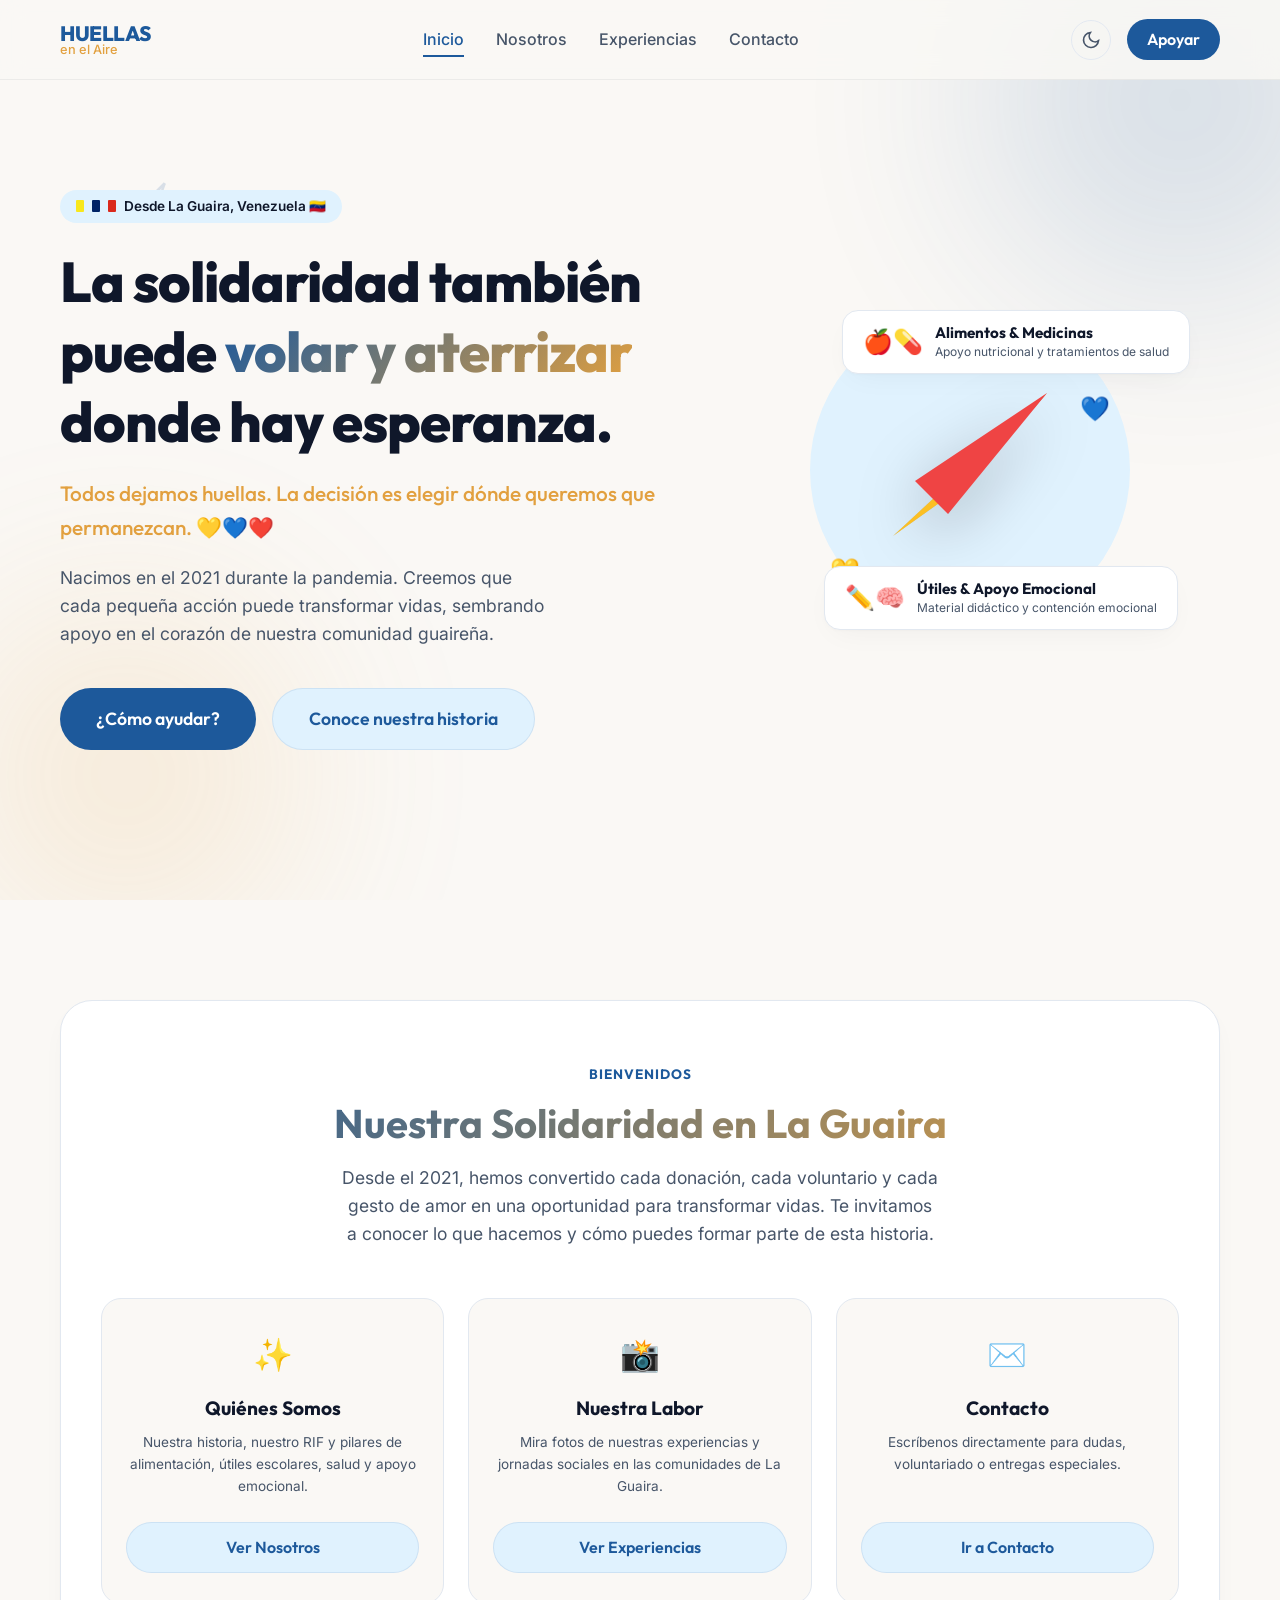
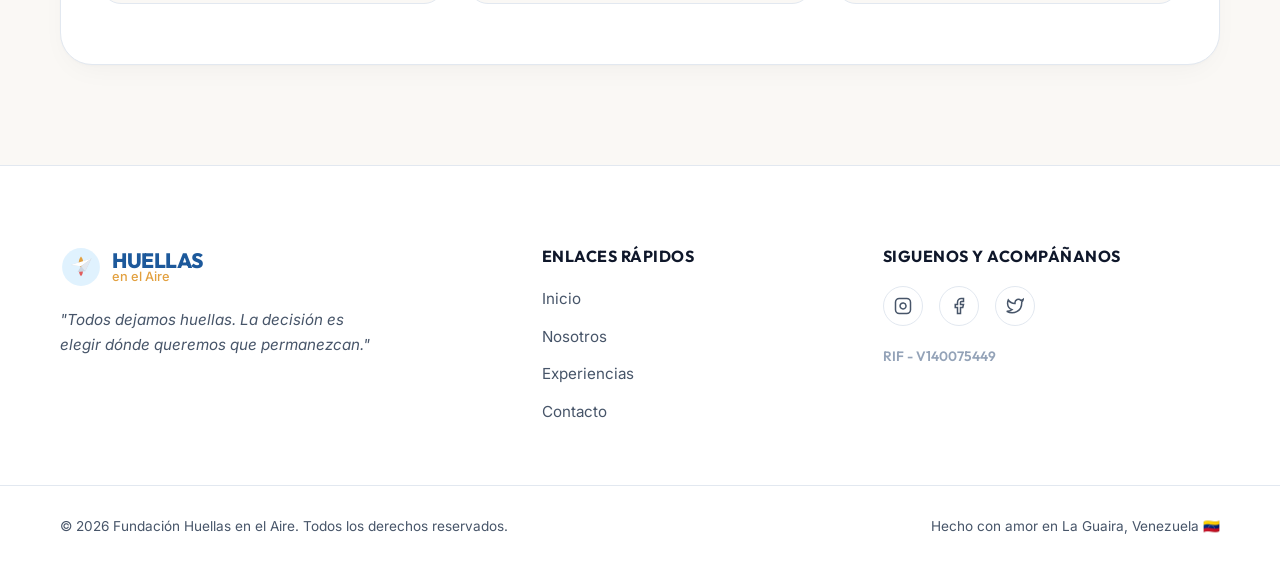
==== index.html @ 5f1f9d25 "Actualizado: avion tricolor de mayor visibilidad, y pilares enfocados en alimentos, utiles, medicina" ====
<!DOCTYPE html>
<html lang="es" data-theme="light">
<head>
  <meta charset="UTF-8">
  <meta name="viewport" content="width=device-width, initial-scale=1.0">
  <title>Fundación Huellas en el Aire | Sembrando Esperanza en La Guaira, Venezuela</title>
  
  <!-- Meta tags para SEO -->
  <meta name="description" content="Nacida en 2021 en La Guaira, Venezuela, la Fundación Huellas en el Aire transforma vidas a través de la entrega de alimentos, útiles escolares, apoyo emocional y medicinas.">
  <meta name="keywords" content="Fundación, Huellas en el Aire, La Guaira, Venezuela, Solidaridad, Donaciones, Alimentos, Útiles Escolares, Apoyo Emocional, Medicinas, Sin Fines de Lucro">
  <meta name="author" content="Fundación Huellas en el Aire">
  
  <!-- Open Graph / Facebook -->
  <meta property="og:type" content="website">
  <meta property="og:title" content="Fundación Huellas en el Aire">
  <meta property="og:description" content="Todos dejamos huellas. La decisión es elegir dónde queremos que permanezcan. Solidaridad que vuela y aterriza en La Guaira.">
  <meta property="og:image" content="logo.png">

  <!-- Google Fonts: Outfit (Títulos) e Inter (Texto) -->
  <link rel="preconnect" href="https://fonts.googleapis.com">
  <link rel="preconnect" href="https://fonts.gstatic.com" crossorigin>
  <link href="https://fonts.googleapis.com/css2?family=Inter:wght@300;400;500;600&family=Outfit:wght@300;400;500;600;700;800&display=swap" rel="stylesheet">
  
  <!-- Estilos del Proyecto -->
  <link rel="stylesheet" href="index.css">
  
  <!-- Script de Inicialización de Tema (Evita FOUC) -->
  <meta name="color-scheme" content="light dark">
  <script>
    (function() {
      let savedTheme = null;
      try {
        savedTheme = localStorage.getItem("theme");
      } catch (e) {}
      const systemPrefersDark = window.matchMedia("(prefers-color-scheme: dark)").matches;
      const theme = savedTheme || (systemPrefersDark ? "dark" : "light");
      document.documentElement.setAttribute("data-theme", theme);
    })();
  </script>
  
  <!-- Lógica del Proyecto -->
  <script src="index.js" defer></script>
</head>
<body>

  <!-- Barra de Navegación -->
  <header class="header">
    <div class="container header-container">
      <a href="index.html" class="logo-wrapper" aria-label="Volver al Inicio">
        <div class="logo-text">
          <span class="logo-title">HUELLAS</span>
          <span class="logo-subtitle">en el Aire</span>
        </div>
      </a>

      <!-- Navegación de Escritorio -->
      <nav class="nav-desktop" aria-label="Navegación principal">
        <ul class="nav-list">
          <li><a href="index.html" class="nav-link active">Inicio</a></li>
          <li><a href="nosotros.html" class="nav-link">Nosotros</a></li>
          <li><a href="experiencias.html" class="nav-link">Experiencias</a></li>
          <li><a href="contacto.html" class="nav-link">Contacto</a></li>
        </ul>
      </nav>

      <!-- Botón de Modo Oscuro y CTA -->
      <div class="nav-actions">
        <button id="theme-toggle" class="theme-toggle-btn" aria-label="Cambiar tema visual" title="Cambiar tema">
          <svg class="sun-icon" viewBox="0 0 24 24" fill="none" stroke="currentColor" stroke-width="2">
            <circle cx="12" cy="12" r="5"></circle>
            <line x1="12" y1="1" x2="12" y2="3"></line>
            <line x1="12" y1="21" x2="12" y2="23"></line>
            <line x1="4.22" y1="4.22" x2="5.64" y2="5.64"></line>
            <line x1="18.36" y1="18.36" x2="19.78" y2="19.78"></line>
            <line x1="1" y1="12" x2="3" y2="12"></line>
            <line x1="21" y1="12" x2="23" y2="12"></line>
            <line x1="4.22" y1="19.78" x2="5.64" y2="18.36"></line>
            <line x1="18.36" y1="5.64" x2="19.78" y2="4.22"></line>
          </svg>
          <svg class="moon-icon" viewBox="0 0 24 24" fill="none" stroke="currentColor" stroke-width="2">
            <path d="M21 12.79A9 9 0 1 1 11.21 3 7 7 0 0 0 21 12.79z"></path>
          </svg>
        </button>
        
        <a href="experiencias.html#donar" class="btn btn-primary btn-cta-nav">Apoyar</a>
        
        <!-- Botón de Menú Móvil -->
        <button id="menu-toggle" class="menu-toggle-btn" aria-expanded="false" aria-controls="mobile-menu" aria-label="Abrir menú de navegación">
          <span class="hamburger-bar"></span>
          <span class="hamburger-bar"></span>
          <span class="hamburger-bar"></span>
        </button>
      </div>
    </div>
  </header>

  <!-- Menú de Navegación Móvil (Drawer) -->
  <div id="mobile-menu" class="mobile-menu-drawer" aria-hidden="true">
    <div class="mobile-menu-content">
      <nav aria-label="Navegación móvil">
        <ul class="mobile-nav-list">
          <li><a href="index.html" class="mobile-nav-link">Inicio</a></li>
          <li><a href="nosotros.html" class="mobile-nav-link">Nosotros</a></li>
          <li><a href="experiencias.html" class="mobile-nav-link">Experiencias</a></li>
          <li><a href="contacto.html" class="mobile-nav-link">Contacto</a></li>
        </ul>
      </nav>
      <div class="mobile-menu-footer">
        <a href="experiencias.html#donar" class="btn btn-primary btn-full">Donar Ahora</a>
      </div>
    </div>
  </div>

  <main>
    <!-- Sección Inicio (Hero) -->
    <section id="inicio" class="hero-section">
      <div class="hero-shapes">
        <div class="shape shape-1"></div>
        <div class="shape shape-2"></div>
      </div>
      
      <!-- Aviones de papel flotantes decorativos -->
      <div class="floating-planes" aria-hidden="true">
        <div class="floating-plane plane-1">
          <svg viewBox="0 0 24 24" fill="none" stroke="currentColor" stroke-width="1.5">
            <path d="M2 22L22 2L15 22L11 13L2 22Z" />
            <path d="M22 2L11 13" />
          </svg>
        </div>
        <div class="floating-plane plane-2">
          <svg viewBox="0 0 24 24" fill="none" stroke="currentColor" stroke-width="1.5">
            <path d="M2 22L22 2L15 22L11 13L2 22Z" />
            <path d="M22 2L11 13" />
          </svg>
        </div>
      </div>

      <div class="container hero-container">
        <div class="hero-content scroll-reveal">
          <div class="badge-venezuela">
            <span class="flag-stripe yellow"></span>
            <span class="flag-stripe blue"></span>
            <span class="flag-stripe red"></span>
            <span>Desde La Guaira, Venezuela 🇻🇪</span>
          </div>
          
          <h1 class="hero-title text-balance">
            La solidaridad también puede <span class="text-gradient">volar y aterrizar</span> donde hay esperanza.
          </h1>
          
          <p class="hero-subtitle">
            Todos dejamos huellas. La decisión es elegir dónde queremos que permanezcan. 💛💙❤️
          </p>
          
          <p class="hero-text text-balance">
            Nacimos en el 2021 durante la pandemia. Creemos que cada pequeña acción puede transformar vidas, sembrando apoyo en el corazón de nuestra comunidad guaireña.
          </p>
          
          <div class="hero-actions">
            <a href="experiencias.html" class="btn btn-primary btn-large">¿Cómo ayudar?</a>
            <a href="nosotros.html" class="btn btn-secondary btn-large">Conoce nuestra historia</a>
          </div>
        </div>

        <div class="hero-illustration-wrapper scroll-reveal">
          <div class="hero-card-illustration">
            <div class="circle-bg"></div>
            
            <!-- Avión de papel grande animado en el centro -->
            <div class="paper-plane-main">
              <svg viewBox="0 0 100 100" fill="none" xmlns="http://www.w3.org/2000/svg">
                <!-- Sombra proyectada del ala -->
                <path d="M15 80 L85 15 L50 55 Z" fill="#1E293B" opacity="0.2" />
                <!-- Ala Principal Superior (Amarillo) -->
                <path d="M15 80 L85 15 L50 55 Z" fill="#FBBF24" />
                <!-- Pliegue/Cuerpo Central (Azul) -->
                <path d="M85 15 L50 55 L40 70 L48 56 Z" fill="#1D599B" />
                <!-- Ala Inferior (Rojo) -->
                <path d="M85 15 L40 70 L25 55 Z" fill="#EF4444" />
              </svg>
            </div>
            
            <div class="floating-heart">❤️</div>
            <div class="floating-heart-yellow">💛</div>
            <div class="floating-heart-blue">💙</div>

            <!-- Áreas de apoyo en tarjetas flotantes (Alimentos, Medicinas, Útiles, Apoyo Emocional) -->
            <div class="character-card char-kids">
              <div class="char-icon">🍎💊</div>
              <div class="char-info">
                <h4>Alimentos & Medicinas</h4>
                <p>Apoyo nutricional y tratamientos de salud</p>
              </div>
            </div>
            
            <div class="character-card char-grandma">
              <div class="char-icon">✏️🧠</div>
              <div class="char-info">
                <h4>Útiles & Apoyo Emocional</h4>
                <p>Material didáctico y contención emocional</p>
              </div>
            </div>
          </div>
        </div>
      </div>
    </section>

    <!-- Resumen / Bienvenidos a la Historia -->
    <section class="section section-welcome scroll-reveal">
      <div class="container">
        <div class="welcome-box">
          <span class="section-tag">Bienvenidos</span>
          <h2 class="welcome-title text-gradient">Nuestra Solidaridad en La Guaira</h2>
          <p class="welcome-text text-balance">
            Desde el 2021, hemos convertido cada donación, cada voluntario y cada gesto de amor en una oportunidad para transformar vidas. Te invitamos a conocer lo que hacemos y cómo puedes formar parte de esta historia.
          </p>
          
          <div class="welcome-cards-grid">
            <div class="welcome-card">
              <div class="w-card-icon">✨</div>
              <h3>Quiénes Somos</h3>
              <p>Nuestra historia, nuestro RIF y pilares de alimentación, útiles escolares, salud y apoyo emocional.</p>
              <a href="nosotros.html" class="btn btn-secondary btn-full">Ver Nosotros</a>
            </div>
            
            <div class="welcome-card">
              <div class="w-card-icon">📸</div>
              <h3>Nuestra Labor</h3>
              <p>Mira fotos de nuestras experiencias y jornadas sociales en las comunidades de La Guaira.</p>
              <a href="experiencias.html" class="btn btn-secondary btn-full">Ver Experiencias</a>
            </div>

            <div class="welcome-card">
              <div class="w-card-icon">✉️</div>
              <h3>Contacto</h3>
              <p>Escríbenos directamente para dudas, voluntariado o entregas especiales.</p>
              <a href="contacto.html" class="btn btn-secondary btn-full">Ir a Contacto</a>
            </div>
          </div>
        </div>
      </div>
    </section>
  </main>

  <!-- Pie de Página -->
  <footer class="footer">
    <div class="container footer-container">
      <div class="footer-brand">
        <div class="logo-svg-fallback">
          <svg class="logo-svg-icon" viewBox="0 0 100 100" fill="none" xmlns="http://www.w3.org/2000/svg">
            <circle cx="50" cy="50" r="45" fill="var(--color-sky-light)" />
            <path d="M50 25 C50 25, 62 38, 50 52 C38 38, 50 25, 50 25 Z" fill="var(--color-accent-amber)" />
            <path d="M50 52 C50 52, 60 62, 50 72 C40 62, 50 52, 50 52 Z" fill="var(--color-accent-coral)" />
            <path d="M25 45 L75 30 L60 60 L50 48 L25 45 Z" fill="var(--color-text-primary)" opacity="0.15" />
            <path d="M25 45 L75 30 L50 48 L25 45 Z" fill="white" />
            <path d="M75 30 L60 60 L50 48 L75 30 Z" fill="#E2E8F0" />
            <path d="M50 48 L42 62 L60 60 L50 48 Z" fill="#CBD5E1" />
          </svg>
          <div class="logo-text">
            <span class="logo-title">HUELLAS</span>
            <span class="logo-subtitle">en el Aire</span>
          </div>
        </div>
        <p class="footer-motto">
          "Todos dejamos huellas. La decisión es elegir dónde queremos que permanezcan."
        </p>
      </div>

      <div class="footer-links">
        <h4>Enlaces Rápidos</h4>
        <ul>
          <li><a href="index.html">Inicio</a></li>
          <li><a href="nosotros.html">Nosotros</a></li>
          <li><a href="experiencias.html">Experiencias</a></li>
          <li><a href="contacto.html">Contacto</a></li>
        </ul>
      </div>

      <div class="footer-social">
        <h4>Siguenos y Acompáñanos</h4>
        <div class="social-icons">
          <a href="https://instagram.com" target="_blank" rel="noopener noreferrer" aria-label="Instagram" class="social-icon-link">
            <svg viewBox="0 0 24 24" fill="none" stroke="currentColor" stroke-width="2">
              <rect x="2" y="2" width="20" height="20" rx="5" ry="5"></rect>
              <path d="M16 11.37A4 4 0 1 1 12.63 8 4 4 0 0 1 16 11.37z"></path>
              <line x1="17.5" y1="6.5" x2="17.51" y2="6.5"></line>
            </svg>
          </a>
          <a href="https://facebook.com" target="_blank" rel="noopener noreferrer" aria-label="Facebook" class="social-icon-link">
            <svg viewBox="0 0 24 24" fill="none" stroke="currentColor" stroke-width="2">
              <path d="M18 2h-3a5 5 0 0 0-5 5v3H7v4h3v8h4v-8h3l1-4h-4V7a1 1 0 0 1 1-1h3z"></path>
            </svg>
          </a>
          <a href="https://twitter.com" target="_blank" rel="noopener noreferrer" aria-label="Twitter/X" class="social-icon-link">
            <svg viewBox="0 0 24 24" fill="none" stroke="currentColor" stroke-width="2">
              <path d="M23 3a10.9 10.9 0 0 1-3.14 1.53 4.48 4.48 0 0 0-7.86 3v1A10.66 10.66 0 0 1 3 4s-4 9 5 13a11.64 11.64 0 0 1-7 2c9 5 20 0 20-11.5a4.5 4.5 0 0 0-.08-.83A7.72 7.72 0 0 0 23 3z"></path>
            </svg>
          </a>
        </div>
        <p class="rif-footer">RIF - V140075449</p>
      </div>
    </div>
    
    <div class="footer-bottom">
      <div class="container footer-bottom-container">
        <p>&copy; 2026 Fundación Huellas en el Aire. Todos los derechos reservados.</p>
        <p>Hecho con amor en La Guaira, Venezuela 🇻🇪</p>
      </div>
    </div>
  </footer>

</body>
</html>
---- index.css ----
/* ==========================================================================
   FUNDACIÓN HUELLAS EN EL AIRE - HOJA DE ESTILOS PRINCIPAL
   ========================================================================== */

/* 1. CONFIGURACIÓN E IMPORTACIONES
   ========================================================================== */
:root {
  /* Fuentes */
  --font-heading: 'Outfit', -apple-system, BlinkMacSystemFont, "Segoe UI", Roboto, Helvetica, Arial, sans-serif;
  --font-body: 'Inter', -apple-system, BlinkMacSystemFont, "Segoe UI", Roboto, Helvetica, Arial, sans-serif;

  /* Tema Claro (Por Defecto) */
  --color-bg-primary: #FAF8F5; /* Crema suave del logo original */
  --color-bg-secondary: #FFFFFF;
  --color-bg-tertiary: #F1ECE4;
  --color-text-primary: #0F172A; /* Slate 900 */
  --color-text-secondary: #475569; /* Slate 600 */
  --color-text-muted: #94A3B8;
  
  /* Colores de Identidad (Inspirados en el logotipo) */
  --color-primary: #1D599B; /* Azul institucional */
  --color-primary-hover: #16467A;
  --color-primary-rgb: 29, 89, 155;
  --color-sky-light: #E0F2FE; /* Fondo del círculo de niños */
  --color-accent-amber: #E2A03F; /* Dorado/Marrón cálido del corazón */
  --color-accent-coral: #E15E5E; /* Coral de la niña */
  --color-accent-green: #22C55E; /* Verde del texto */

  /* Componentes */
  --header-bg: rgba(250, 248, 245, 0.85);
  --header-border: rgba(15, 23, 42, 0.06);
  --card-bg: #FFFFFF;
  --card-shadow: 0 10px 30px -10px rgba(0, 0, 0, 0.05), 0 1px 3px rgba(0, 0, 0, 0.02);
  --card-hover-shadow: 0 20px 40px -15px rgba(29, 89, 155, 0.12);
  --border-color: #E2E8F0;
  --input-bg: #FFFFFF;
  --input-focus-border: var(--color-primary);
  
  /* Animaciones y Transiciones */
  --transition-fast: 0.2s cubic-bezier(0.4, 0, 0.2, 1);
  --transition-normal: 0.3s cubic-bezier(0.4, 0, 0.2, 1);
  --transition-slow: 0.6s cubic-bezier(0.4, 0, 0.2, 1);
  
  /* Márgenes y Medidas */
  --header-height: 80px;
  --container-max-width: 1200px;
  color-scheme: light;
}

/* Variables de Modo Oscuro */
[data-theme="dark"] {
  --color-bg-primary: #0B0F19; /* Gris oscuro profundo */
  --color-bg-secondary: #121B2E;
  --color-bg-tertiary: #1A2436;
  --color-text-primary: #F8FAFC;
  --color-text-secondary: #94A3B8;
  --color-text-muted: #64748B;
  
  --color-primary: #3B82F6; /* Azul más luminoso */
  --color-primary-hover: #60A5FA;
  --color-primary-rgb: 59, 130, 246;
  --color-sky-light: #1E293B;
  --color-accent-amber: #FBBF24;
  --color-accent-coral: #F87171;
  --color-accent-green: #4ADE80;

  --header-bg: rgba(11, 15, 25, 0.85);
  --header-border: rgba(255, 255, 255, 0.05);
  --card-bg: #121B2E;
  --card-shadow: 0 10px 30px -10px rgba(0, 0, 0, 0.3);
  --card-hover-shadow: 0 20px 40px -15px rgba(59, 130, 246, 0.2);
  --border-color: #1E293B;
  --input-bg: #1A2436;
  --input-focus-border: var(--color-primary);
  color-scheme: dark;
}

/* 2. RESET Y ESTILOS BASE
   ========================================================================== */
*, *::before, *::after {
  box-sizing: border-box;
  margin: 0;
  padding: 0;
}

html {
  scroll-behavior: smooth;
  scroll-padding-top: var(--header-height);
  font-size: 16px;
  -webkit-text-size-adjust: 100%;
  scrollbar-width: thin;
  scrollbar-color: var(--color-text-muted) var(--color-bg-tertiary);
}

body {
  font-family: var(--font-body);
  background-color: var(--color-bg-primary);
  color: var(--color-text-primary);
  line-height: 1.6;
  overflow-x: hidden;
  transition: background-color var(--transition-normal), color var(--transition-normal);
}

img, svg {
  display: block;
  max-width: 100%;
  height: auto;
}

a {
  color: inherit;
  text-decoration: none;
  transition: color var(--transition-fast);
}

button, input, select, textarea {
  font-family: inherit;
  font-size: inherit;
  color: inherit;
  background: none;
  border: none;
  outline: none;
}

button {
  cursor: pointer;
}

/* Tipografía */
h1, h2, h3, h4, h5, h6 {
  font-family: var(--font-heading);
  font-weight: 700;
  line-height: 1.25;
  color: var(--color-text-primary);
}

/* Utilidades de Diseño */
.container {
  width: 100%;
  max-width: var(--container-max-width);
  margin-left: auto;
  margin-right: auto;
  padding-left: 20px;
  padding-right: 20px;
}

.text-balance {
  text-wrap: balance;
}

.text-gradient {
  background: linear-gradient(135deg, var(--color-primary), var(--color-accent-amber));
  -webkit-background-clip: text;
  -webkit-text-fill-color: transparent;
  background-clip: text;
}

.section {
  padding: 100px 0;
}

@media (max-width: 768px) {
  .section {
    padding: 60px 0;
  }
}

/* Scrollbar Personalizado */

::-webkit-scrollbar {
  width: 8px;
  height: 8px;
}

::-webkit-scrollbar-track {
  background: var(--color-bg-primary);
}

::-webkit-scrollbar-thumb {
  background: var(--color-text-muted);
  border-radius: 4px;
}

::-webkit-scrollbar-thumb:hover {
  background: var(--color-text-secondary);
}

/* 3. BOTONES
   ========================================================================== */
.btn {
  display: inline-flex;
  align-items: center;
  justify-content: center;
  padding: 12px 28px;
  font-family: var(--font-heading);
  font-weight: 600;
  border-radius: 9999px;
  transition: background-color var(--transition-fast), transform var(--transition-fast), box-shadow var(--transition-fast);
}

.btn-primary {
  background-color: var(--color-primary);
  color: #FFFFFF;
}

.btn-primary:hover {
  background-color: var(--color-primary-hover);
  box-shadow: 0 8px 20px rgba(var(--color-primary-rgb), 0.25);
  transform: translateY(-2px);
}

.btn-primary:active {
  transform: translateY(0);
}

.btn-secondary {
  background-color: var(--color-sky-light);
  color: var(--color-primary);
  border: 1px solid rgba(var(--color-primary-rgb), 0.1);
}

.btn-secondary:hover {
  background-color: rgba(var(--color-primary-rgb), 0.08);
  transform: translateY(-2px);
}

.btn-secondary:active {
  transform: translateY(0);
}

.btn-large {
  padding: 16px 36px;
  font-size: 1.1rem;
}

.btn-full {
  width: 100%;
}

/* 4. CABECERA Y NAVEGACIÓN
   ========================================================================== */
.header {
  position: fixed;
  top: 0;
  left: 0;
  width: 100%;
  height: var(--header-height);
  background-color: var(--header-bg);
  border-bottom: 1px solid var(--header-border);
  backdrop-filter: blur(12px);
  -webkit-backdrop-filter: blur(12px);
  z-index: 100;
  transition: background-color var(--transition-normal), border-color var(--transition-normal);
}

.header-container {
  display: flex;
  align-items: center;
  justify-content: space-between;
  height: 100%;
}

/* Logotipo */
.logo-wrapper {
  display: flex;
  align-items: center;
  gap: 12px;
}

.logo-img {
  height: 50px;
  width: auto;
}

.logo-svg-fallback {
  display: flex;
  align-items: center;
  gap: 10px;
}

.logo-svg-icon {
  width: 42px;
  height: 42px;
}

.logo-text {
  display: flex;
  flex-direction: column;
}

.logo-title {
  font-family: var(--font-heading);
  font-weight: 800;
  font-size: 1.3rem;
  line-height: 1;
  letter-spacing: -0.5px;
  color: var(--color-primary);
}

.logo-subtitle {
  font-size: 0.8rem;
  font-weight: 500;
  line-height: 1;
  color: var(--color-accent-amber);
}

/* Enlaces Escritorio */
.nav-desktop {
  display: block;
}

@media (max-width: 992px) {
  .nav-desktop {
    display: none;
  }
}

.nav-list {
  display: flex;
  list-style: none;
  gap: 32px;
}

.nav-link {
  font-weight: 500;
  color: var(--color-text-secondary);
  position: relative;
  padding: 8px 0;
}

.nav-link:hover, .nav-link.active {
  color: var(--color-primary);
}

.nav-link::after {
  content: '';
  position: absolute;
  bottom: 0;
  left: 0;
  width: 100%;
  height: 2px;
  background-color: var(--color-primary);
  transform: scaleX(0);
  transform-origin: right;
  transition: transform var(--transition-fast);
}

.nav-link:hover::after, .nav-link.active::after {
  transform: scaleX(1);
  transform-origin: left;
}

/* Acciones */
.nav-actions {
  display: flex;
  align-items: center;
  gap: 16px;
}

.btn-cta-nav {
  padding: 8px 20px;
}

@media (max-width: 992px) {
  .btn-cta-nav {
    display: none;
  }
}

/* Botón Cambiador de Tema */
.theme-toggle-btn {
  width: 40px;
  height: 40px;
  border-radius: 50%;
  display: flex;
  align-items: center;
  justify-content: center;
  color: var(--color-text-secondary);
  border: 1px solid var(--border-color);
  transition: background-color var(--transition-fast), color var(--transition-fast);
}

.theme-toggle-btn svg {
  width: 20px;
  height: 20px;
  pointer-events: none;
}

.theme-toggle-btn:hover {
  background-color: var(--color-sky-light);
  color: var(--color-primary);
}

.sun-icon {
  display: none;
}

.moon-icon {
  display: block;
}

[data-theme="dark"] .sun-icon {
  display: block;
}

[data-theme="dark"] .moon-icon {
  display: none;
}

/* Botón Hamburguesa */
.menu-toggle-btn {
  display: none;
  flex-direction: column;
  justify-content: space-between;
  width: 30px;
  height: 20px;
  z-index: 102;
}

@media (max-width: 992px) {
  .menu-toggle-btn {
    display: flex;
  }
}

.hamburger-bar {
  display: block;
  width: 100%;
  height: 3px;
  background-color: var(--color-text-primary);
  border-radius: 9px;
  transition: transform var(--transition-normal), opacity var(--transition-normal);
}

.menu-toggle-btn[aria-expanded="true"] .hamburger-bar:nth-child(1) {
  transform: translateY(8px) rotate(45deg);
}

.menu-toggle-btn[aria-expanded="true"] .hamburger-bar:nth-child(2) {
  opacity: 0;
}

.menu-toggle-btn[aria-expanded="true"] .hamburger-bar:nth-child(3) {
  transform: translateY(-9px) rotate(-45deg);
}

/* Menú Móvil (Drawer) */
.mobile-menu-drawer {
  position: fixed;
  top: 0;
  right: 0;
  width: 100%;
  height: 100vh;
  background-color: var(--color-bg-primary);
  z-index: 99;
  transform: translateX(100%);
  transition: transform var(--transition-normal);
  padding-top: calc(var(--header-height) + 20px);
}

.mobile-menu-drawer.open {
  transform: translateX(0);
}

.mobile-menu-content {
  display: flex;
  flex-direction: column;
  justify-content: space-between;
  height: calc(100% - var(--header-height));
  padding: 40px;
}

.mobile-nav-list {
  display: flex;
  flex-direction: column;
  list-style: none;
  gap: 24px;
}

.mobile-nav-link {
  font-family: var(--font-heading);
  font-size: 1.8rem;
  font-weight: 700;
  color: var(--color-text-primary);
}

.mobile-nav-link:hover {
  color: var(--color-primary);
}

.mobile-menu-footer {
  margin-top: auto;
}

/* 5. SECCIÓN INICIO (HERO)
   ========================================================================== */
.hero-section {
  min-height: 100vh;
  display: flex;
  align-items: center;
  position: relative;
  overflow: hidden;
  padding-top: calc(var(--header-height) + 40px);
  padding-bottom: 80px;
}

.hero-shapes .shape {
  position: absolute;
  border-radius: 50%;
  filter: blur(100px);
  z-index: 0;
  opacity: 0.15;
}

[data-theme="dark"] .hero-shapes .shape {
  opacity: 0.08;
}

.shape-1 {
  width: 400px;
  height: 400px;
  background-color: var(--color-primary);
  top: -100px;
  right: -100px;
}

.shape-2 {
  width: 350px;
  height: 350px;
  background-color: var(--color-accent-amber);
  bottom: -50px;
  left: -50px;
}

/* Animación de Aviones Flotantes */
.floating-planes {
  position: absolute;
  width: 100%;
  height: 100%;
  top: 0;
  left: 0;
  pointer-events: none;
  z-index: 1;
}

.floating-plane {
  position: absolute;
  color: var(--color-primary);
  opacity: 0.15;
}

[data-theme="dark"] .floating-plane {
  opacity: 0.25;
}

.plane-1 {
  top: 20%;
  left: 10%;
  width: 40px;
  height: 40px;
  animation: float-plane-1 15s linear infinite;
}

.plane-2 {
  bottom: 30%;
  right: 15%;
  width: 30px;
  height: 30px;
  animation: float-plane-2 18s linear infinite;
}

@keyframes float-plane-1 {
  0% { transform: translate(0, 0) rotate(15deg); }
  50% { transform: translate(100px, -50px) rotate(20deg); }
  100% { transform: translate(0, 0) rotate(15deg); }
}

@keyframes float-plane-2 {
  0% { transform: translate(0, 0) rotate(-10deg); }
  50% { transform: translate(-80px, 40px) rotate(-5deg); }
  100% { transform: translate(0, 0) rotate(-10deg); }
}

.hero-container {
  display: grid;
  grid-template-columns: 1.2fr 1fr;
  align-items: center;
  gap: 60px;
  z-index: 2;
}

@media (max-width: 992px) {
  .hero-container {
    grid-template-columns: 1fr;
    text-align: center;
    gap: 40px;
  }
}

.badge-venezuela {
  display: inline-flex;
  align-items: center;
  gap: 8px;
  background-color: var(--color-sky-light);
  padding: 6px 16px;
  border-radius: 9999px;
  font-size: 0.85rem;
  font-weight: 600;
  margin-bottom: 24px;
}

@media (max-width: 992px) {
  .badge-venezuela {
    margin-left: auto;
    margin-right: auto;
  }
}

/* Bandera venezolana en miniatura */
.flag-stripe {
  width: 8px;
  height: 12px;
  display: inline-block;
  border-radius: 1px;
}

.flag-stripe.yellow { background-color: #F8E71C; }
.flag-stripe.blue { background-color: #002366; }
.flag-stripe.red { background-color: #DA291C; }

.hero-title {
  font-size: 3.5rem;
  font-weight: 800;
  letter-spacing: -1px;
  margin-bottom: 20px;
}

@media (max-width: 576px) {
  .hero-title {
    font-size: 2.5rem;
  }
}

.hero-subtitle {
  font-family: var(--font-heading);
  font-size: 1.3rem;
  font-weight: 500;
  color: var(--color-accent-amber);
  margin-bottom: 20px;
}

.hero-text {
  font-size: 1.1rem;
  color: var(--color-text-secondary);
  margin-bottom: 40px;
}

.hero-actions {
  display: flex;
  gap: 16px;
}

@media (max-width: 992px) {
  .hero-actions {
    justify-content: center;
  }
}

@media (max-width: 480px) {
  .hero-actions {
    flex-direction: column;
  }
}

/* Ilustración de Hero */
.hero-illustration-wrapper {
  display: flex;
  justify-content: center;
  align-items: center;
  position: relative;
}

.hero-card-illustration {
  position: relative;
  width: 100%;
  max-width: 400px;
  aspect-ratio: 1;
  display: flex;
  align-items: center;
  justify-content: center;
}

.circle-bg {
  position: absolute;
  width: 80%;
  height: 80%;
  border-radius: 50%;
  background-color: var(--color-sky-light);
  z-index: 0;
  animation: pulse-slow 8s ease-in-out infinite;
}

@keyframes pulse-slow {
  0%, 100% { transform: scale(1); }
  50% { transform: scale(1.05); }
}

.paper-plane-main {
  width: 55%;
  height: 55%;
  position: relative;
  z-index: 2;
  transform-style: preserve-3d;
  animation: flying-plane 6s ease-in-out infinite;
  filter: drop-shadow(0 15px 30px rgba(0, 0, 0, 0.25));
}

@keyframes flying-plane {
  0%, 100% { transform: translateY(0) rotate(0deg); }
  50% { transform: translateY(-20px) rotate(5deg); }
}

.floating-heart, .floating-heart-yellow, .floating-heart-blue {
  position: absolute;
  font-size: 1.5rem;
  animation: float-heart 4s ease-in-out infinite;
}

.floating-heart {
  top: 15%;
  left: 20%;
  animation-delay: 0s;
}

.floating-heart-yellow {
  bottom: 20%;
  left: 15%;
  animation-delay: 1.5s;
}

.floating-heart-blue {
  top: 30%;
  right: 15%;
  animation-delay: 0.7s;
}

@keyframes float-heart {
  0%, 100% { transform: translateY(0) scale(1); opacity: 0.8; }
  50% { transform: translateY(-15px) scale(1.2); opacity: 1; }
}

/* Tarjetas flotantes de personajes */
.character-card {
  position: absolute;
  background-color: var(--card-bg);
  box-shadow: var(--card-shadow);
  border: 1px solid var(--border-color);
  padding: 12px 20px;
  border-radius: 16px;
  display: flex;
  align-items: center;
  gap: 12px;
  z-index: 3;
  width: max-content;
}

.char-kids {
  top: 10%;
  right: -5%;
  animation: float-card-kids 5s ease-in-out infinite;
}

.char-grandma {
  bottom: 10%;
  right: -2%;
  animation: float-card-grandma 6s ease-in-out infinite;
  animation-delay: 1s;
}

@keyframes float-card-kids {
  0%, 100% { transform: translate(0, 0); }
  50% { transform: translate(-10px, -8px); }
}

@keyframes float-card-grandma {
  0%, 100% { transform: translate(0, 0); }
  50% { transform: translate(8px, -10px); }
}

.char-icon {
  font-size: 1.5rem;
}

.char-info h4 {
  font-size: 0.95rem;
  font-weight: 700;
}

.char-info p {
  font-size: 0.75rem;
  color: var(--color-text-secondary);
}

/* 6. SECCIÓN NOSOTROS
   ========================================================================== */
.section-nosotros {
  background-color: var(--color-bg-secondary);
}

.section-header {
  text-align: center;
  max-width: 700px;
  margin-left: auto;
  margin-right: auto;
  margin-bottom: 60px;
}

.section-tag {
  display: inline-block;
  font-family: var(--font-heading);
  font-weight: 700;
  text-transform: uppercase;
  letter-spacing: 1px;
  font-size: 0.85rem;
  color: var(--color-primary);
  margin-bottom: 12px;
}

.section-title {
  font-size: 2.6rem;
  font-weight: 800;
  margin-bottom: 16px;
}

.rif-badge {
  display: inline-block;
  border: 1px dashed var(--color-accent-amber);
  color: var(--color-accent-amber);
  font-family: var(--font-heading);
  font-weight: 600;
  padding: 4px 14px;
  border-radius: 4px;
  font-size: 0.85rem;
  margin-bottom: 20px;
}

.section-description {
  color: var(--color-text-secondary);
  font-size: 1.1rem;
}

/* Grid de Pilares */
.pillars-grid {
  display: grid;
  grid-template-columns: repeat(3, 1fr);
  gap: 30px;
  margin-bottom: 80px;
}

@media (max-width: 992px) {
  .pillars-grid {
    grid-template-columns: 1fr;
  }
}

.pillar-card {
  background-color: var(--color-bg-primary);
  border: 1px solid var(--border-color);
  padding: 40px 30px;
  border-radius: 24px;
  transition: transform var(--transition-normal), box-shadow var(--transition-normal);
}

.pillar-card:hover {
  transform: translateY(-8px);
  box-shadow: var(--card-hover-shadow);
  border-color: rgba(var(--color-primary-rgb), 0.15);
}

.pillar-icon-wrapper {
  width: 60px;
  height: 60px;
  border-radius: 18px;
  display: flex;
  align-items: center;
  justify-content: center;
  margin-bottom: 24px;
}

.pillar-icon-wrapper.blue-bg { background-color: var(--color-sky-light); color: var(--color-primary); }
.pillar-icon-wrapper.amber-bg { background-color: #FEF3C7; color: #D97706; }
.pillar-icon-wrapper.coral-bg { background-color: #FEE2E2; color: var(--color-accent-coral); }

.pillar-icon {
  width: 28px;
  height: 28px;
}

.pillar-card h3 {
  font-size: 1.4rem;
  margin-bottom: 16px;
}

.pillar-card p {
  color: var(--color-text-secondary);
  font-size: 0.95rem;
}

/* Bloque Histórico */
.history-block {
  display: grid;
  grid-template-columns: 1.1fr 1fr;
  gap: 60px;
  background-color: var(--color-bg-primary);
  border: 1px solid var(--border-color);
  border-radius: 32px;
  padding: 50px;
  align-items: center;
}

@media (max-width: 992px) {
  .history-block {
    grid-template-columns: 1fr;
    padding: 30px;
    gap: 40px;
  }
}

.history-content h3 {
  font-size: 2rem;
  margin-bottom: 20px;
}

.history-content p {
  color: var(--color-text-secondary);
  margin-bottom: 16px;
}

/* Línea de tiempo visual */
.timeline-visual {
  position: relative;
  padding-left: 32px;
}

.timeline-line {
  position: absolute;
  top: 0;
  left: 12px;
  width: 2px;
  height: 100%;
  background-color: var(--border-color);
}

.timeline-item {
  position: relative;
  margin-bottom: 30px;
}

.timeline-item:last-child {
  margin-bottom: 0;
}

.timeline-dot {
  position: absolute;
  top: 6px;
  left: -25px;
  width: 12px;
  height: 12px;
  border-radius: 50%;
  background-color: var(--color-primary);
  border: 3px solid var(--color-bg-primary);
  box-shadow: 0 0 0 4px rgba(var(--color-primary-rgb), 0.15);
}

.timeline-date {
  font-family: var(--font-heading);
  font-weight: 800;
  font-size: 1.1rem;
  color: var(--color-primary);
  margin-bottom: 4px;
}

.timeline-desc strong {
  font-weight: 600;
  font-size: 0.95rem;
}

.timeline-desc p {
  font-size: 0.85rem;
  color: var(--color-text-secondary);
}

/* 7. SECCIÓN DONACIONES
   ========================================================================== */
.section-donaciones {
  background-color: var(--color-bg-primary);
}

.donations-grid {
  display: grid;
  grid-template-columns: 1fr 1fr;
  gap: 40px;
  align-items: start;
}

@media (max-width: 992px) {
  .donations-grid {
    grid-template-columns: 1fr;
  }
}

.donation-card, .bank-card {
  background-color: var(--card-bg);
  border: 1px solid var(--border-color);
  box-shadow: var(--card-shadow);
  border-radius: 32px;
  padding: 50px;
  height: 100%;
}

@media (max-width: 576px) {
  .donation-card, .bank-card {
    padding: 30px 20px;
  }
}

.donation-card h2, .bank-card h3 {
  font-size: 2.2rem;
  margin-bottom: 16px;
}

.donation-card-intro, .bank-card-desc {
  color: var(--color-text-secondary);
  margin-bottom: 30px;
}

/* Selector de donación */
.donation-selector {
  display: grid;
  grid-template-columns: repeat(4, 1fr);
  gap: 12px;
  margin-bottom: 24px;
}

@media (max-width: 480px) {
  .donation-selector {
    grid-template-columns: 1fr 1fr;
  }
}

.donation-btn {
  background-color: var(--color-bg-primary);
  border: 1px solid var(--border-color);
  padding: 14px 8px;
  border-radius: 16px;
  font-family: var(--font-heading);
  font-weight: 700;
  font-size: 1.1rem;
  color: var(--color-text-primary);
  transition: all var(--transition-fast);
}

.donation-btn:hover {
  border-color: var(--color-primary);
  color: var(--color-primary);
}

.donation-btn.active {
  background-color: var(--color-primary);
  border-color: var(--color-primary);
  color: #FFFFFF;
}

/* Caja de Impacto */
.impact-box {
  background-color: var(--color-sky-light);
  border-radius: 20px;
  padding: 24px;
  margin-bottom: 30px;
  display: flex;
  gap: 16px;
  align-items: flex-start;
  border: 1px dashed rgba(var(--color-primary-rgb), 0.15);
}

.impact-icon {
  font-size: 1.5rem;
  line-height: 1;
}

.impact-text {
  font-size: 0.95rem;
  color: var(--color-primary);
  font-weight: 500;
}

[data-theme="dark"] .impact-text {
  color: var(--color-text-primary);
}

/* Input Personalizado */
.custom-amount-input-wrapper {
  margin-bottom: 30px;
}

.custom-amount-input-wrapper label {
  display: block;
  font-size: 0.85rem;
  font-weight: 600;
  margin-bottom: 8px;
  color: var(--color-text-secondary);
}

.input-currency-wrapper {
  position: relative;
  display: flex;
  align-items: center;
}

.currency-symbol {
  position: absolute;
  left: 20px;
  font-family: var(--font-heading);
  font-weight: 700;
  font-size: 1.1rem;
  color: var(--color-text-secondary);
}

.input-currency-wrapper .form-input {
  padding-left: 40px;
}

/* Pago Móvil y Bancos */
.badge-local-currency {
  display: inline-block;
  background-color: #FEF3C7;
  color: #D97706;
  font-size: 0.8rem;
  font-weight: 700;
  padding: 4px 12px;
  border-radius: 9999px;
  margin-bottom: 20px;
}

.bank-details-list {
  display: flex;
  flex-direction: column;
  gap: 20px;
  margin-bottom: 40px;
}

.bank-detail-item {
  border-bottom: 1px solid var(--border-color);
  padding-bottom: 12px;
}

.bank-detail-item:last-child {
  border-bottom: none;
  padding-bottom: 0;
}

.detail-label {
  font-size: 0.8rem;
  color: var(--color-text-muted);
  margin-bottom: 4px;
}

.detail-value-wrapper {
  display: flex;
  justify-content: space-between;
  align-items: center;
  gap: 12px;
}

.detail-value {
  font-family: var(--font-heading);
  font-weight: 700;
  font-size: 1.1rem;
}

.font-mono {
  font-family: monospace, Courier, sans-serif;
  letter-spacing: 0.5px;
}

.btn-copy {
  display: inline-flex;
  align-items: center;
  background-color: var(--color-bg-primary);
  border: 1px solid var(--border-color);
  padding: 6px 14px;
  border-radius: 8px;
  font-size: 0.8rem;
  font-weight: 600;
  position: relative;
  overflow: hidden;
}

.btn-copy:hover {
  background-color: var(--color-sky-light);
  color: var(--color-primary);
  border-color: rgba(var(--color-primary-rgb), 0.15);
}

.copied-indicator {
  display: none;
  color: var(--color-accent-green);
}

.btn-copy.copied .copy-text {
  display: none;
}

.btn-copy.copied .copied-indicator {
  display: inline;
}

.bank-footer {
  background-color: var(--color-bg-primary);
  border-radius: 16px;
  padding: 16px;
  border: 1px solid var(--border-color);
}

.bank-footer p {
  font-size: 0.8rem;
  color: var(--color-text-secondary);
}

/* 8. SECCIÓN CONTACTO Y FORMULARIOS
   ========================================================================== */
.section-contacto {
  background-color: var(--color-bg-secondary);
}

.contacto-grid {
  display: grid;
  grid-template-columns: 1fr 1.2fr;
  gap: 60px;
  align-items: center;
}

@media (max-width: 992px) {
  .contacto-grid {
    grid-template-columns: 1fr;
    gap: 40px;
  }
}

.contacto-info h2 {
  font-size: 2.2rem;
  margin-bottom: 20px;
}

.contacto-info p {
  color: var(--color-text-secondary);
  margin-bottom: 40px;
}

.contact-details {
  display: flex;
  flex-direction: column;
  gap: 28px;
  margin-bottom: 40px;
}

.contact-detail-row {
  display: flex;
  gap: 20px;
  align-items: flex-start;
}

.contact-icon-bubble {
  width: 50px;
  height: 50px;
  border-radius: 50%;
  background-color: var(--color-bg-primary);
  border: 1px solid var(--border-color);
  display: flex;
  align-items: center;
  justify-content: center;
  font-size: 1.2rem;
}

.contact-detail-row h4 {
  font-size: 0.95rem;
  font-weight: 700;
  margin-bottom: 2px;
}

.contact-detail-row p {
  font-size: 0.9rem;
  color: var(--color-text-secondary);
  margin-bottom: 0;
}

/* Mapa Simulado */
.contact-map-sim {
  background-color: var(--color-bg-primary);
  border: 1px solid var(--border-color);
  border-radius: 20px;
  padding: 24px;
  display: flex;
  align-items: center;
  gap: 16px;
  position: relative;
  overflow: hidden;
}

.map-circle {
  width: 40px;
  height: 40px;
  border-radius: 50%;
  background-color: var(--color-sky-light);
  border: 3px solid var(--color-primary);
  position: relative;
}

.map-circle::after {
  content: '';
  position: absolute;
  top: 50%;
  left: 50%;
  width: 12px;
  height: 12px;
  border-radius: 50%;
  background-color: var(--color-accent-coral);
  transform: translate(-50%, -50%);
  animation: pulse-slow 2s infinite;
}

.contact-map-sim span {
  font-weight: 600;
  font-size: 0.9rem;
}

/* Formulario */
.contacto-form-wrapper {
  background-color: var(--color-bg-primary);
  border: 1px solid var(--border-color);
  padding: 40px;
  border-radius: 28px;
}

@media (max-width: 576px) {
  .contacto-form-wrapper {
    padding: 24px 16px;
  }
}

.form-group {
  margin-bottom: 24px;
  position: relative;
}

.form-group label {
  display: block;
  font-size: 0.85rem;
  font-weight: 600;
  margin-bottom: 8px;
  color: var(--color-text-secondary);
}

.form-input {
  width: 100%;
  background-color: var(--input-bg);
  border: 1px solid var(--border-color);
  padding: 14px 20px;
  border-radius: 12px;
  color: var(--color-text-primary);
  transition: border-color var(--transition-fast), box-shadow var(--transition-fast);
}

.form-input:focus {
  border-color: var(--input-focus-border);
  box-shadow: 0 0 0 3px rgba(var(--color-primary-rgb), 0.1);
}

.form-textarea {
  resize: vertical;
}

/* Validaciones Visuales */
.form-error {
  display: none;
  font-size: 0.75rem;
  color: var(--color-accent-coral);
  margin-top: 4px;
}

/* Soporte de feedback nativo con :user-valid e :user-invalid */
.form-input:user-invalid {
  border-color: var(--color-accent-coral);
}

.form-input:user-invalid ~ .form-error {
  display: block;
}

/* Spinner de Envió */
.btn-submit {
  position: relative;
  gap: 10px;
}

.spinner {
  width: 20px;
  height: 20px;
  border: 3px solid rgba(255, 255, 255, 0.3);
  border-radius: 50%;
  border-top-color: #FFFFFF;
  animation: spin 1s ease-in-out infinite;
}

@keyframes spin {
  to { transform: rotate(360deg); }
}

/* Estado de Éxito */
.contact-success-state {
  text-align: center;
  padding: 40px 0;
}

.success-icon {
  font-size: 3rem;
  margin-bottom: 20px;
}

.contact-success-state h3 {
  font-size: 1.8rem;
  margin-bottom: 12px;
}

.contact-success-state p {
  color: var(--color-text-secondary);
  margin-bottom: 30px;
}

/* 9. PIE DE PÁGINA (FOOTER)
   ========================================================================== */
.footer {
  background-color: var(--color-bg-secondary);
  border-top: 1px solid var(--border-color);
  padding: 80px 0 0 0;
}

.footer-container {
  display: grid;
  grid-template-columns: 1.5fr 1fr 1.2fr;
  gap: 60px;
  margin-bottom: 60px;
}

@media (max-width: 992px) {
  .footer-container {
    grid-template-columns: 1fr;
    gap: 40px;
  }
}

.footer-brand .logo-svg-fallback {
  margin-bottom: 20px;
}

.footer-motto {
  font-size: 0.95rem;
  color: var(--color-text-secondary);
  font-style: italic;
  max-width: 320px;
}

.footer-links h4, .footer-social h4 {
  font-size: 1rem;
  font-weight: 700;
  margin-bottom: 20px;
  text-transform: uppercase;
  letter-spacing: 0.5px;
}

.footer-links ul {
  list-style: none;
  display: flex;
  flex-direction: column;
  gap: 12px;
}

.footer-links a {
  color: var(--color-text-secondary);
  font-size: 0.95rem;
}

.footer-links a:hover {
  color: var(--color-primary);
}

.footer-social .social-icons {
  display: flex;
  gap: 16px;
  margin-bottom: 20px;
}

.social-icon-link {
  width: 40px;
  height: 40px;
  border-radius: 50%;
  border: 1px solid var(--border-color);
  display: flex;
  align-items: center;
  justify-content: center;
  color: var(--color-text-secondary);
  transition: all var(--transition-fast);
}

.social-icon-link:hover {
  background-color: var(--color-primary);
  color: #FFFFFF;
  border-color: var(--color-primary);
  transform: translateY(-3px);
}

.social-icon-link svg {
  width: 18px;
  height: 18px;
}

.rif-footer {
  font-family: var(--font-heading);
  font-weight: 600;
  font-size: 0.85rem;
  color: var(--color-text-muted);
}

/* Footer Bottom */
.footer-bottom {
  border-top: 1px solid var(--border-color);
  padding: 30px 0;
}

.footer-bottom-container {
  display: flex;
  justify-content: space-between;
  align-items: center;
  flex-wrap: wrap;
  gap: 16px;
}

@media (max-width: 576px) {
  .footer-bottom-container {
    flex-direction: column;
    text-align: center;
  }
}

.footer-bottom p {
  font-size: 0.85rem;
  color: var(--color-text-secondary);
}

/* 10. ANIMACIONES SCROLL-REVEAL Y PROG. ENHANCEMENT
   ========================================================================== */
/* Animaciones nativas mediante Scroll-driven en navegadores soportados */
@media (prefers-reduced-motion: no-preference) {
  @supports ((animation-timeline: view()) and (animation-range: entry)) {
    @keyframes reveal-in {
      from {
        opacity: 0;
        transform: translateY(40px);
      }
      to {
        opacity: 1;
        transform: translateY(0);
      }
    }
    
    .scroll-reveal {
      animation: reveal-in auto cubic-bezier(0.4, 0, 0.2, 1) both;
      animation-timeline: view();
      animation-range: entry 10% cover 30%;
    }
  }
}

/* Fallback clásico para navegadores sin soporte (usando IntersectionObserver en JS) */
.scroll-reveal-fallback {
  opacity: 0;
  transform: translateY(30px);
  transition: opacity var(--transition-slow), transform var(--transition-slow);
}

.scroll-reveal-fallback.revealed {
  opacity: 1;
  transform: translateY(0);
}

/* 11. GALERÍA DE EXPERIENCIAS (NUEVO)
   ========================================================================== */
.gallery-grid {
  display: grid;
  grid-template-columns: repeat(2, 1fr);
  gap: 30px;
}

@media (max-width: 768px) {
  .gallery-grid {
    grid-template-columns: 1fr;
  }
}

.gallery-card {
  background-color: var(--card-bg);
  border: 1px solid var(--border-color);
  border-radius: 24px;
  overflow: hidden;
  box-shadow: var(--card-shadow);
  transition: transform var(--transition-normal), box-shadow var(--transition-normal);
}

.gallery-card:hover {
  transform: translateY(-6px);
  box-shadow: var(--card-hover-shadow);
}

.gallery-img-wrapper {
  position: relative;
  width: 100%;
  aspect-ratio: 4/3;
  overflow: hidden;
  background-color: var(--color-bg-tertiary);
}

.gallery-img {
  width: 100%;
  height: 100%;
  object-fit: cover;
  transition: transform var(--transition-slow);
}

.gallery-card:hover .gallery-img {
  transform: scale(1.05);
}

.gallery-overlay {
  position: absolute;
  top: 16px;
  left: 16px;
  background-color: rgba(var(--color-primary-rgb), 0.85);
  backdrop-filter: blur(4px);
  -webkit-backdrop-filter: blur(4px);
  color: #FFFFFF;
  padding: 6px 16px;
  border-radius: 9999px;
  font-size: 0.8rem;
  font-weight: 600;
  z-index: 2;
}

.gallery-content {
  padding: 24px;
}

.gallery-content h3 {
  font-size: 1.25rem;
  margin-bottom: 8px;
}

.gallery-content p {
  color: var(--color-text-secondary);
  font-size: 0.9rem;
  line-height: 1.5;
}

/* 12. PÁGINA INICIO - CUADRO DE BIENVENIDA
   ========================================================================== */
.welcome-box {
  background-color: var(--card-bg);
  border: 1px solid var(--border-color);
  border-radius: 32px;
  padding: 60px 40px;
  text-align: center;
  box-shadow: var(--card-shadow);
}

@media (max-width: 576px) {
  .welcome-box {
    padding: 40px 20px;
  }
}

.welcome-title {
  font-size: 2.5rem;
  margin-bottom: 16px;
}

.welcome-text {
  color: var(--color-text-secondary);
  font-size: 1.1rem;
  max-width: 750px;
  margin-left: auto;
  margin-right: auto;
  margin-bottom: 50px;
}

.welcome-cards-grid {
  display: grid;
  grid-template-columns: repeat(3, 1fr);
  gap: 24px;
}

@media (max-width: 992px) {
  .welcome-cards-grid {
    grid-template-columns: 1fr;
  }
}

.welcome-card {
  background-color: var(--color-bg-primary);
  border: 1px solid var(--border-color);
  border-radius: 20px;
  padding: 30px 24px;
  display: flex;
  flex-direction: column;
  align-items: center;
  text-align: center;
  height: 100%;
}

.w-card-icon {
  font-size: 2rem;
  margin-bottom: 16px;
}

.welcome-card h3 {
  font-size: 1.2rem;
  margin-bottom: 12px;
}

.welcome-card p {
  color: var(--color-text-secondary);
  font-size: 0.85rem;
  margin-bottom: 24px;
  flex-grow: 1;
}
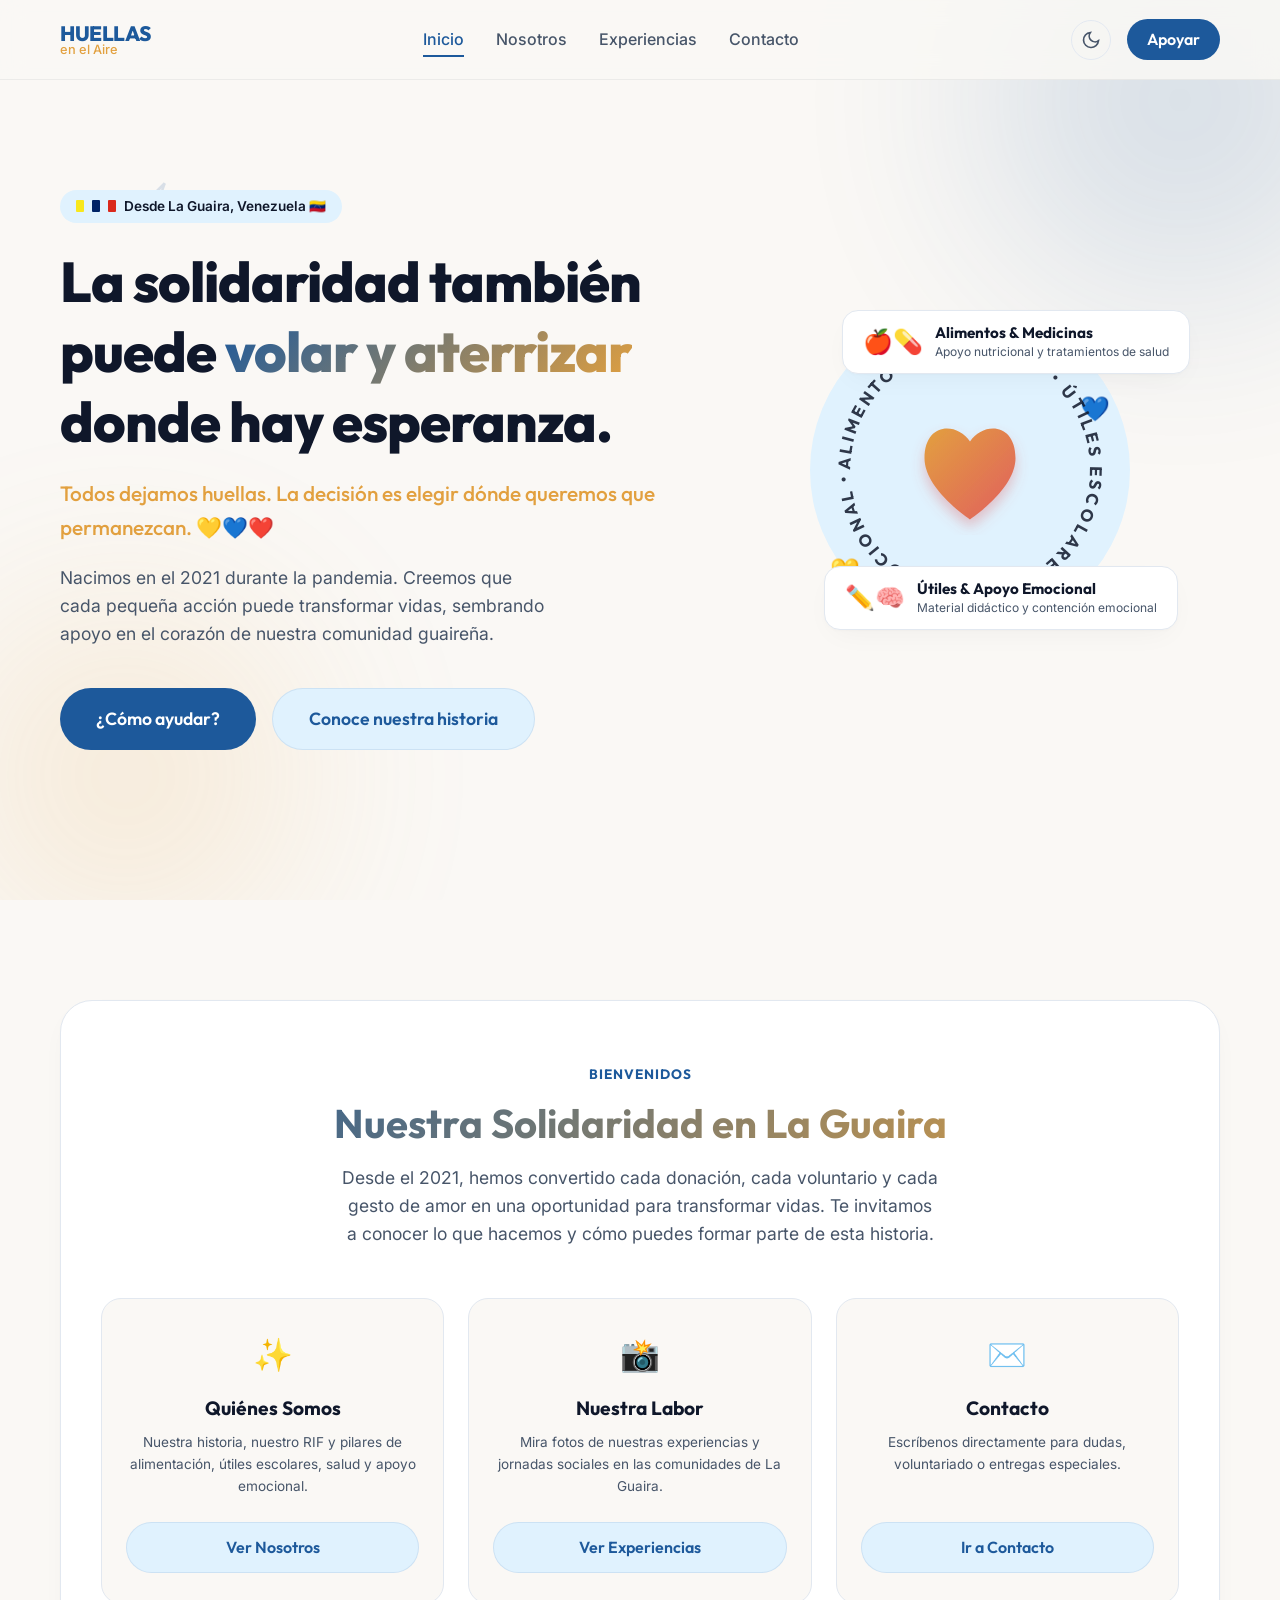
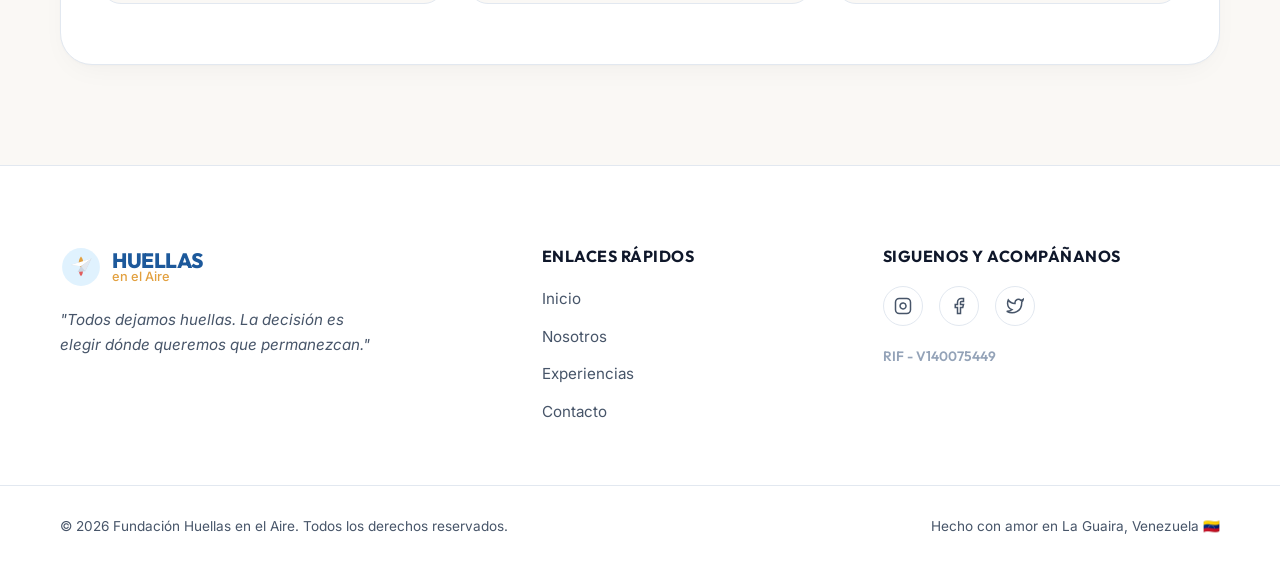
==== commit 1716149f: "Actualizado: cambiado avion por corazon latiendo y circulo rotativo con palabras de apoyo" ====
--- a/index.html
+++ b/index.html
@@ -166,18 +166,33 @@
           <div class="hero-card-illustration">
             <div class="circle-bg"></div>
             
-            <!-- Avión de papel grande animado en el centro -->
-            <div class="paper-plane-main">
-              <svg viewBox="0 0 100 100" fill="none" xmlns="http://www.w3.org/2000/svg">
-                <!-- Sombra proyectada del ala -->
-                <path d="M15 80 L85 15 L50 55 Z" fill="#1E293B" opacity="0.2" />
-                <!-- Ala Principal Superior (Amarillo) -->
-                <path d="M15 80 L85 15 L50 55 Z" fill="#FBBF24" />
-                <!-- Pliegue/Cuerpo Central (Azul) -->
-                <path d="M85 15 L50 55 L40 70 L48 56 Z" fill="#1D599B" />
-                <!-- Ala Inferior (Rojo) -->
-                <path d="M85 15 L40 70 L25 55 Z" fill="#EF4444" />
-              </svg>
+            <!-- Corazón central y texto rotatorio alrededor -->
+            <div class="heart-text-container">
+              <div class="heart-pulse-wrapper">
+                <svg viewBox="0 0 100 100" class="hero-heart-svg">
+                  <defs>
+                    <linearGradient id="heartGrad" x1="0%" y1="0%" x2="100%" y2="100%">
+                      <stop offset="0%" stop-color="#E2A03F" />
+                      <stop offset="100%" stop-color="#E15E5E" />
+                    </linearGradient>
+                    <filter id="heartShadow" x="-20%" y="-20%" width="140%" height="140%">
+                      <feDropShadow dx="0" dy="6" stdDeviation="5" flood-color="#E15E5E" flood-opacity="0.35" />
+                    </filter>
+                  </defs>
+                  <path d="M 50,28 C 40,13 15,13 15,41 C 15,65 50,88 50,88 C 50,88 85,65 85,41 C 85,13 60,13 50,28 Z" fill="url(#heartGrad)" filter="url(#heartShadow)" />
+                </svg>
+              </div>
+              
+              <div class="circular-text-wrapper">
+                <svg viewBox="0 0 200 200" class="circular-text-svg">
+                  <path id="textCirclePath" d="M 100, 100 m -75, 0 a 75,75 0 1,1 150,0 a 75,75 0 1,1 -150,0" fill="none" />
+                  <text>
+                    <textPath href="#textCirclePath" class="circular-text-path">
+                      Alimentos  •  Medicinas  •  Útiles Escolares  •  Apoyo Emocional  •  
+                    </textPath>
+                  </text>
+                </svg>
+              </div>
             </div>
             
             <div class="floating-heart">❤️</div>
--- a/index.css
+++ b/index.css
@@ -705,19 +705,65 @@
   50% { transform: scale(1.05); }
 }
 
-.paper-plane-main {
-  width: 55%;
-  height: 55%;
+.heart-text-container {
   position: relative;
+  width: 320px;
+  height: 320px;
+  display: flex;
+  align-items: center;
+  justify-content: center;
   z-index: 2;
-  transform-style: preserve-3d;
-  animation: flying-plane 6s ease-in-out infinite;
-  filter: drop-shadow(0 15px 30px rgba(0, 0, 0, 0.25));
-}
-
-@keyframes flying-plane {
-  0%, 100% { transform: translateY(0) rotate(0deg); }
-  50% { transform: translateY(-20px) rotate(5deg); }
+}
+
+.heart-pulse-wrapper {
+  width: 130px;
+  height: 130px;
+  position: absolute;
+  z-index: 3;
+  animation: heart-pulse 2.5s ease-in-out infinite;
+}
+
+@keyframes heart-pulse {
+  0%, 100% { transform: scale(1); }
+  50% { transform: scale(1.12); }
+}
+
+.hero-heart-svg {
+  width: 100%;
+  height: 100%;
+}
+
+.circular-text-wrapper {
+  position: absolute;
+  width: 320px;
+  height: 320px;
+  z-index: 2;
+  pointer-events: none;
+  animation: rotate-circle 25s linear infinite;
+}
+
+.circular-text-svg {
+  width: 100%;
+  height: 100%;
+}
+
+.circular-text-path {
+  font-family: var(--font-heading);
+  font-size: 10.5px;
+  font-weight: 700;
+  letter-spacing: 2px;
+  fill: var(--color-text-primary);
+  text-transform: uppercase;
+  opacity: 0.85;
+}
+
+[data-theme="dark"] .circular-text-path {
+  fill: var(--color-text-primary);
+}
+
+@keyframes rotate-circle {
+  0% { transform: rotate(0deg); }
+  100% { transform: rotate(360deg); }
 }
 
 .floating-heart, .floating-heart-yellow, .floating-heart-blue {
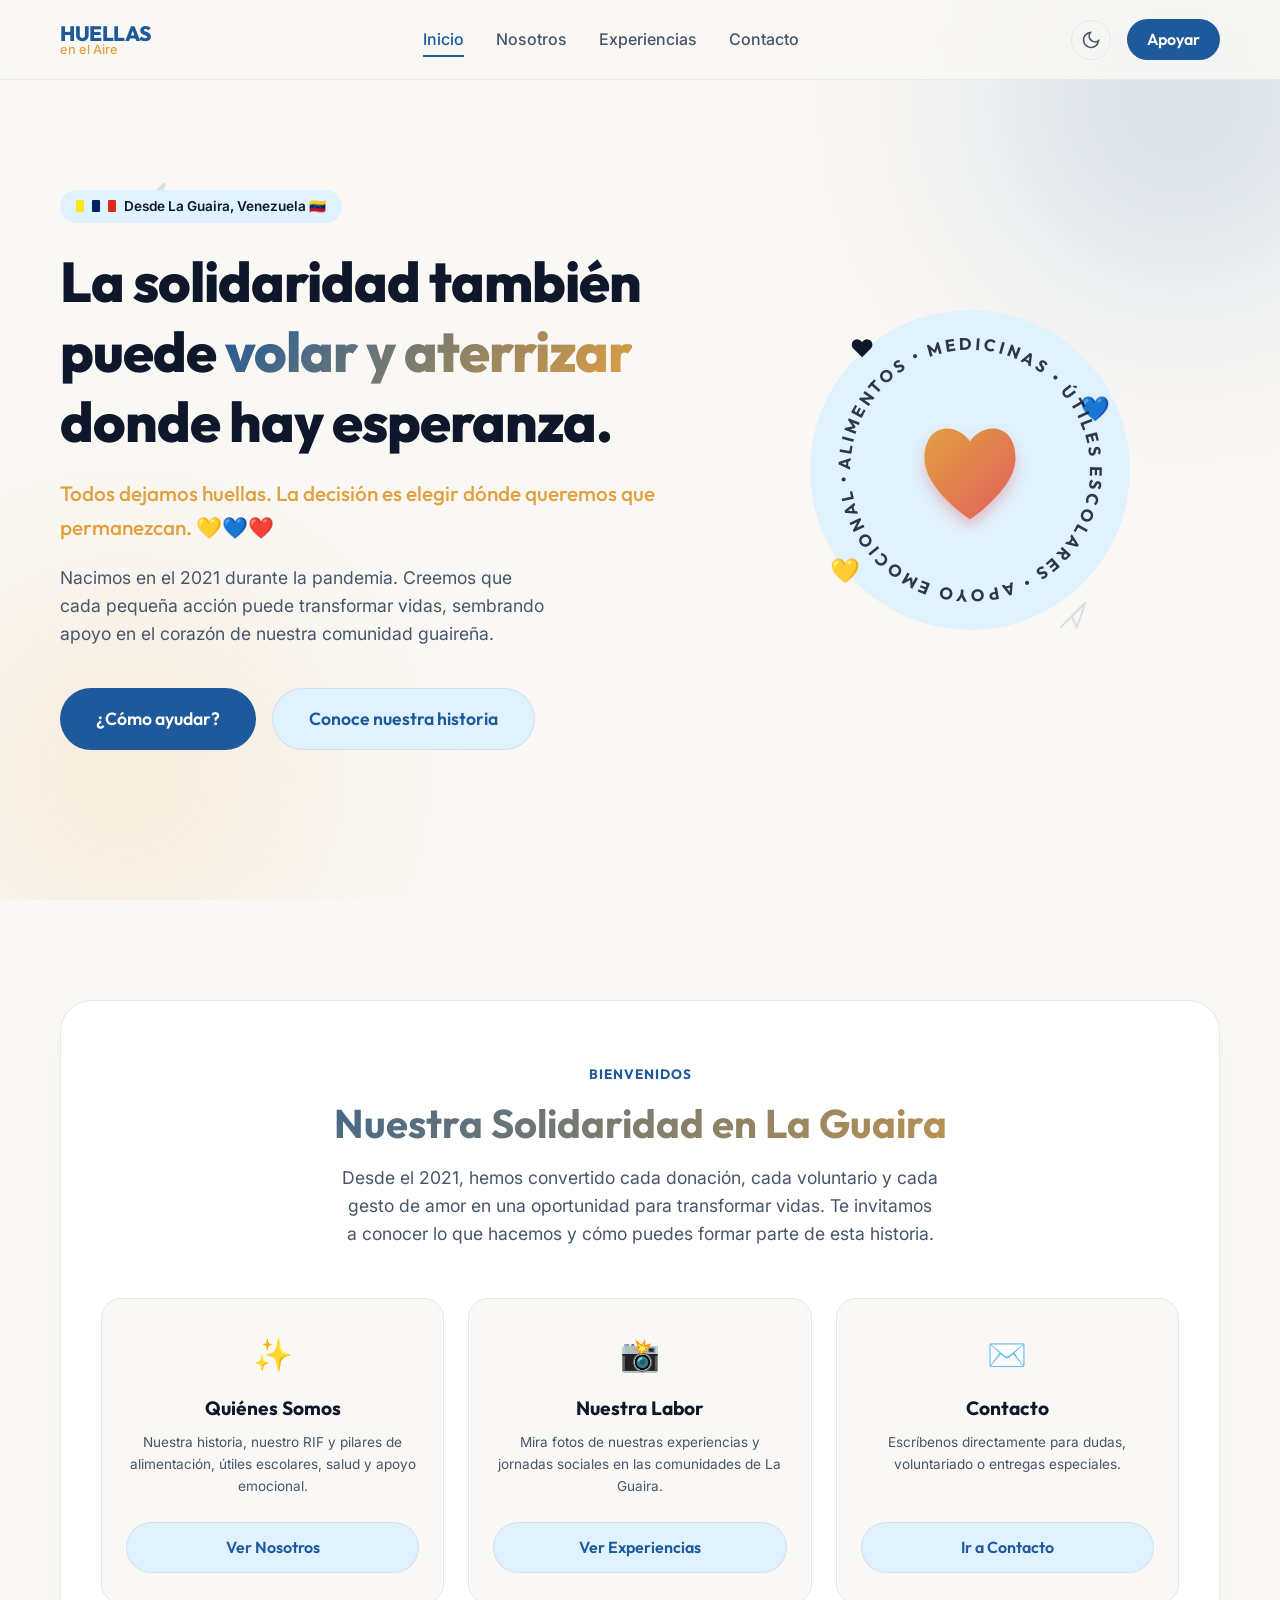
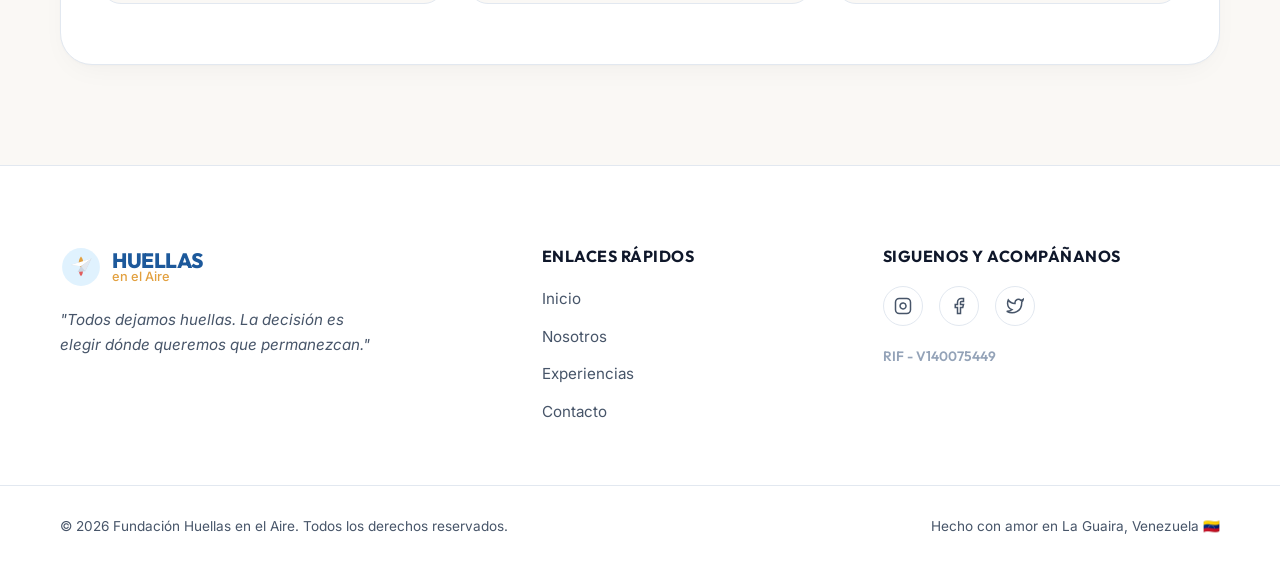
==== commit d9aa4b4d: "Actualizado: eliminadas las tarjetas flotantes sobre el corazon para despejar el disenio" ====
--- a/index.html
+++ b/index.html
@@ -199,22 +199,7 @@
             <div class="floating-heart-yellow">💛</div>
             <div class="floating-heart-blue">💙</div>
 
-            <!-- Áreas de apoyo en tarjetas flotantes (Alimentos, Medicinas, Útiles, Apoyo Emocional) -->
-            <div class="character-card char-kids">
-              <div class="char-icon">🍎💊</div>
-              <div class="char-info">
-                <h4>Alimentos & Medicinas</h4>
-                <p>Apoyo nutricional y tratamientos de salud</p>
-              </div>
-            </div>
-            
-            <div class="character-card char-grandma">
-              <div class="char-icon">✏️🧠</div>
-              <div class="char-info">
-                <h4>Útiles & Apoyo Emocional</h4>
-                <p>Material didáctico y contención emocional</p>
-              </div>
-            </div>
+
           </div>
         </div>
       </div>
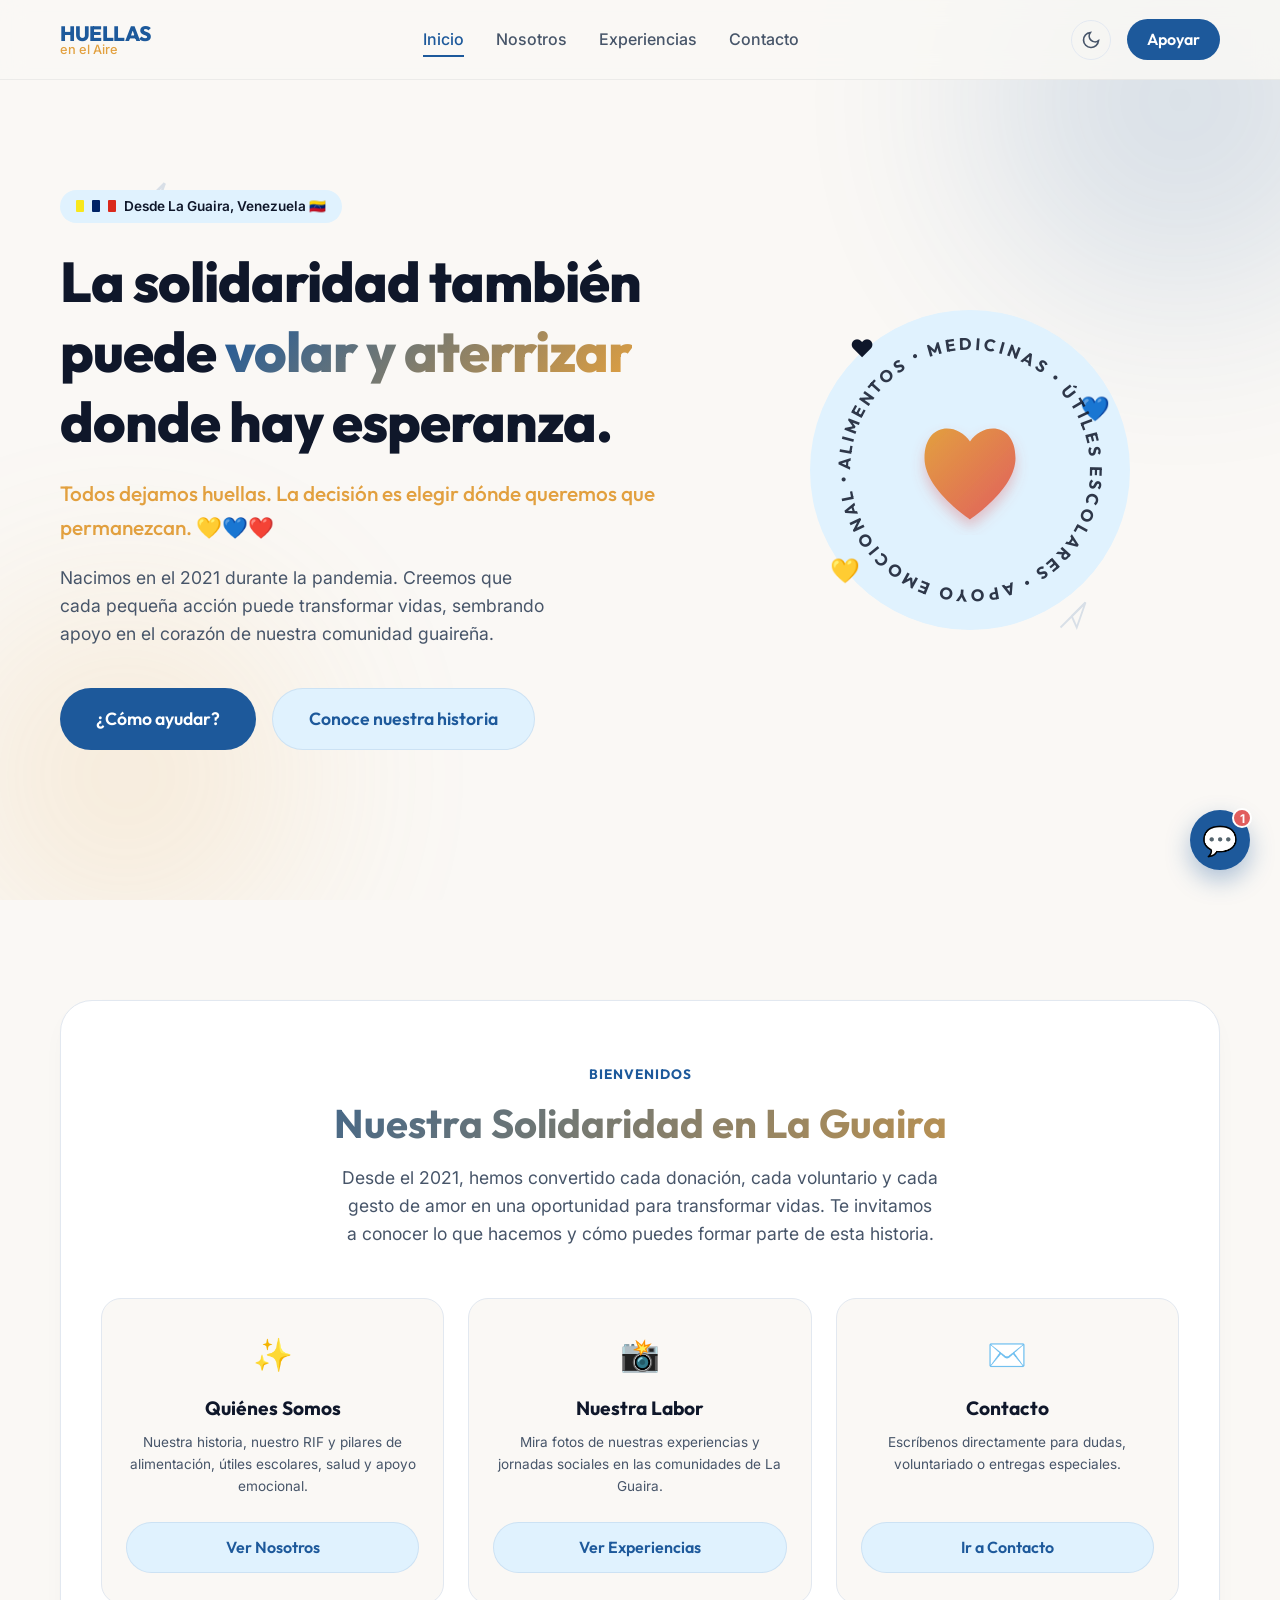
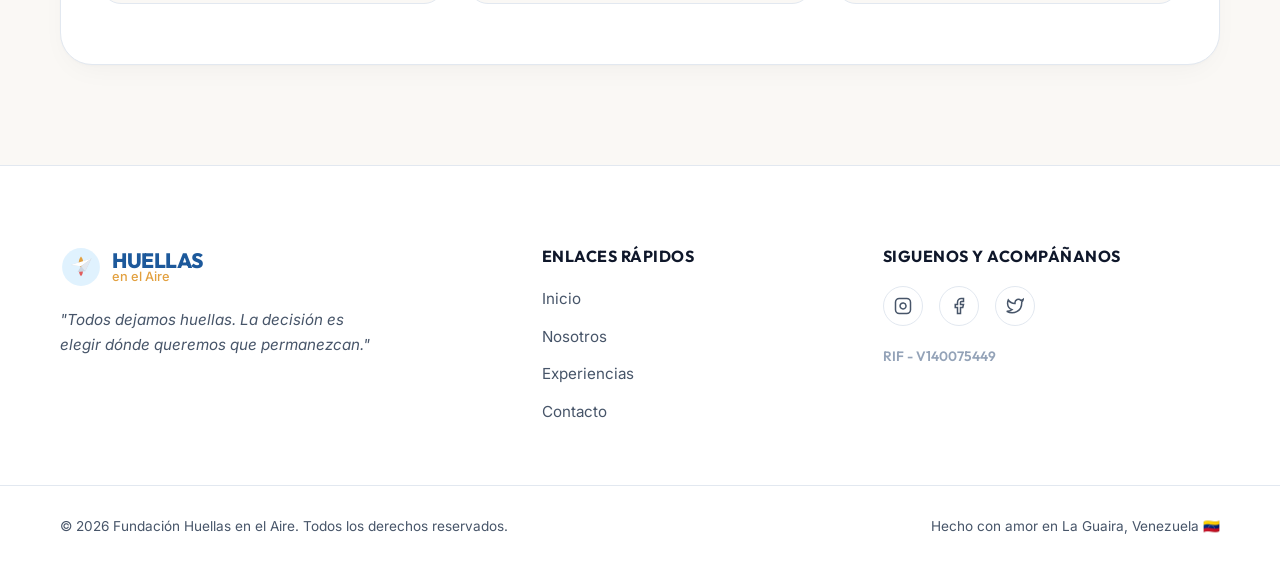
==== commit fd17bc90: "Agregado: chatbot interactivo flotante 'Huellitas' con auto-apertura a los 8 segundos" ====
--- a/index.html
+++ b/index.html
@@ -309,5 +309,41 @@
     </div>
   </footer>
 
+  <!-- Chatbot Flotante -->
+  <div id="chatbot-widget" class="chatbot-widget collapsed">
+    <!-- Botón burbuja (cuando está cerrado) -->
+    <button id="chatbot-toggle" class="chatbot-toggle-btn" aria-label="Abrir chat de ayuda">
+      <span class="chat-icon-emoji">💬</span>
+      <span class="chat-badge">1</span>
+    </button>
+    
+    <!-- Ventana del Chat (cuando está abierto) -->
+    <div class="chatbot-window">
+      <div class="chatbot-header">
+        <div class="chatbot-title">
+          <span class="chatbot-avatar">✨</span>
+          <div>
+            <h4>Huellitas</h4>
+            <span class="chatbot-status">En línea</span>
+          </div>
+        </div>
+        <button id="chatbot-close" class="chatbot-close-btn" aria-label="Cerrar chat">&times;</button>
+      </div>
+      
+      <div class="chatbot-body" id="chatbot-messages">
+        <div class="chat-msg bot-msg">
+          <p>¡Hola! 💛💙❤️ Bienvenido a la Fundación Huellas en el Aire. ¿Cómo te gustaría apoyar a nuestra comunidad en La Guaira hoy?</p>
+        </div>
+      </div>
+      
+      <div class="chatbot-footer" id="chatbot-options">
+        <button class="chat-option-btn" data-reply="alimentos">Donar Alimentos/Medicinas 🍎</button>
+        <button class="chat-option-btn" data-reply="utiles">Donar Útiles Escolares ✏️</button>
+        <button class="chat-option-btn" data-reply="voluntario">Ser Voluntario 🙌</button>
+        <button class="chat-option-btn" data-reply="contacto">Tengo otra duda ✉️</button>
+      </div>
+    </div>
+  </div>
+
 </body>
 </html>
--- a/index.css
+++ b/index.css
@@ -1787,3 +1787,233 @@
   margin-bottom: 24px;
   flex-grow: 1;
 }
+
+/* ==========================================================================
+   CHATBOT FLOTANTE
+   ========================================================================== */
+.chatbot-widget {
+  position: fixed;
+  bottom: 30px;
+  right: 30px;
+  z-index: 1000;
+  font-family: var(--font-body);
+}
+
+.chatbot-toggle-btn {
+  width: 60px;
+  height: 60px;
+  border-radius: 50%;
+  background-color: var(--color-primary);
+  color: white;
+  border: none;
+  cursor: pointer;
+  box-shadow: 0 10px 25px rgba(29, 89, 155, 0.35);
+  display: flex;
+  align-items: center;
+  justify-content: center;
+  font-size: 1.8rem;
+  transition: transform var(--transition-fast), background-color var(--transition-fast);
+  position: relative;
+}
+
+.chatbot-toggle-btn:hover {
+  transform: scale(1.08);
+  background-color: var(--color-primary-hover);
+}
+
+.chat-badge {
+  position: absolute;
+  top: -2px;
+  right: -2px;
+  background-color: var(--color-accent-coral);
+  color: white;
+  font-size: 0.75rem;
+  font-weight: 700;
+  width: 20px;
+  height: 20px;
+  border-radius: 50%;
+  display: flex;
+  align-items: center;
+  justify-content: center;
+  border: 2px solid var(--color-bg-secondary);
+}
+
+.chatbot-window {
+  width: 340px;
+  max-width: calc(100vw - 60px);
+  height: 450px;
+  background-color: var(--color-bg-secondary);
+  border-radius: 16px;
+  box-shadow: 0 15px 40px rgba(0, 0, 0, 0.15);
+  border: 1px solid var(--border-color);
+  display: flex;
+  flex-direction: column;
+  overflow: hidden;
+  position: absolute;
+  bottom: 0;
+  right: 0;
+  transform: scale(0);
+  transform-origin: bottom right;
+  transition: transform 0.3s cubic-bezier(0.34, 1.56, 0.64, 1);
+}
+
+/* Estado Abierto vs Cerrado */
+.chatbot-widget.collapsed .chatbot-window {
+  transform: scale(0);
+  pointer-events: none;
+}
+
+.chatbot-widget:not(.collapsed) .chatbot-window {
+  transform: scale(1);
+  pointer-events: auto;
+}
+
+.chatbot-widget:not(.collapsed) .chatbot-toggle-btn {
+  transform: scale(0);
+  pointer-events: none;
+}
+
+/* Header del Chat */
+.chatbot-header {
+  background-color: var(--color-primary);
+  color: white;
+  padding: 15px;
+  display: flex;
+  align-items: center;
+  justify-content: space-between;
+}
+
+.chatbot-title {
+  display: flex;
+  align-items: center;
+  gap: 10px;
+}
+
+.chatbot-avatar {
+  font-size: 1.5rem;
+  background-color: rgba(255, 255, 255, 0.2);
+  width: 38px;
+  height: 38px;
+  border-radius: 50%;
+  display: flex;
+  align-items: center;
+  justify-content: center;
+}
+
+.chatbot-title h4 {
+  margin: 0;
+  font-size: 0.95rem;
+  font-weight: 600;
+}
+
+.chatbot-status {
+  font-size: 0.75rem;
+  opacity: 0.85;
+  display: flex;
+  align-items: center;
+  gap: 4px;
+}
+
+.chatbot-status::before {
+  content: "";
+  display: inline-block;
+  width: 6px;
+  height: 6px;
+  background-color: var(--color-accent-green);
+  border-radius: 50%;
+}
+
+.chatbot-close-btn {
+  background: none;
+  border: none;
+  color: white;
+  font-size: 1.5rem;
+  cursor: pointer;
+  opacity: 0.8;
+  transition: opacity var(--transition-fast);
+}
+
+.chatbot-close-btn:hover {
+  opacity: 1;
+}
+
+/* Cuerpo del Chat */
+.chatbot-body {
+  flex: 1;
+  padding: 15px;
+  overflow-y: auto;
+  display: flex;
+  flex-direction: column;
+  gap: 12px;
+  background-color: var(--color-bg-primary);
+}
+
+.chat-msg {
+  max-width: 85%;
+  padding: 10px 14px;
+  border-radius: 12px;
+  font-size: 0.88rem;
+  line-height: 1.4;
+}
+
+.bot-msg {
+  background-color: var(--color-bg-secondary);
+  color: var(--color-text-primary);
+  align-self: flex-start;
+  border-bottom-left-radius: 2px;
+  box-shadow: 0 2px 5px rgba(0, 0, 0, 0.03);
+  border: 1px solid var(--border-color);
+}
+
+.bot-msg a {
+  color: var(--color-primary);
+  text-decoration: underline;
+  font-weight: 500;
+}
+
+.user-msg {
+  background-color: var(--color-primary);
+  color: white;
+  align-self: flex-end;
+  border-bottom-right-radius: 2px;
+}
+
+/* Footer con Opciones */
+.chatbot-footer {
+  padding: 12px;
+  background-color: var(--color-bg-secondary);
+  border-top: 1px solid var(--border-color);
+  display: flex;
+  flex-direction: column;
+  gap: 8px;
+}
+
+.chat-option-btn {
+  width: 100%;
+  background-color: var(--color-bg-primary);
+  color: var(--color-text-secondary);
+  border: 1px solid var(--border-color);
+  padding: 8px 12px;
+  border-radius: 20px;
+  font-size: 0.82rem;
+  text-align: left;
+  cursor: pointer;
+  transition: background-color var(--transition-fast), color var(--transition-fast), border-color var(--transition-fast);
+}
+
+.chat-option-btn:hover {
+  background-color: var(--color-sky-light);
+  color: var(--color-primary);
+  border-color: var(--color-primary);
+}
+
+@media (max-width: 576px) {
+  .chatbot-widget {
+    bottom: 15px;
+    right: 15px;
+  }
+  .chatbot-window {
+    width: 300px;
+    height: 400px;
+  }
+}
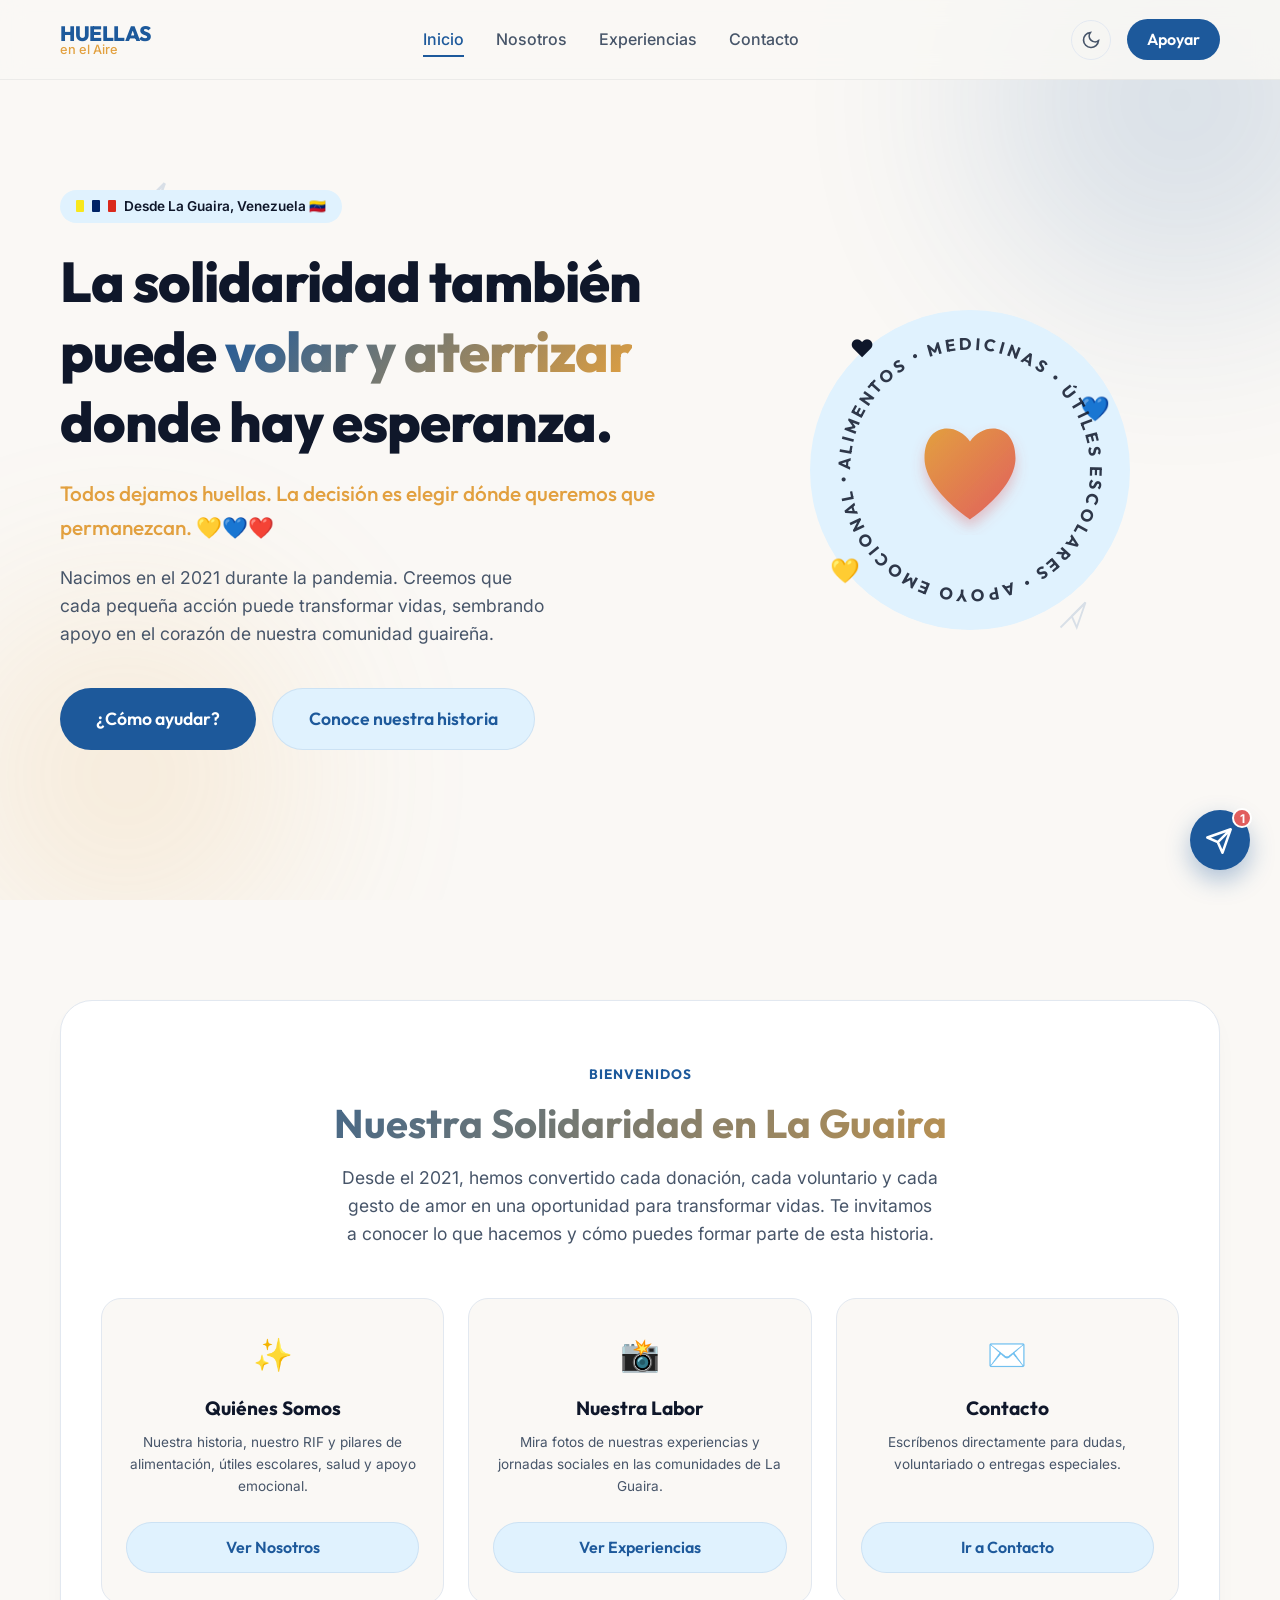
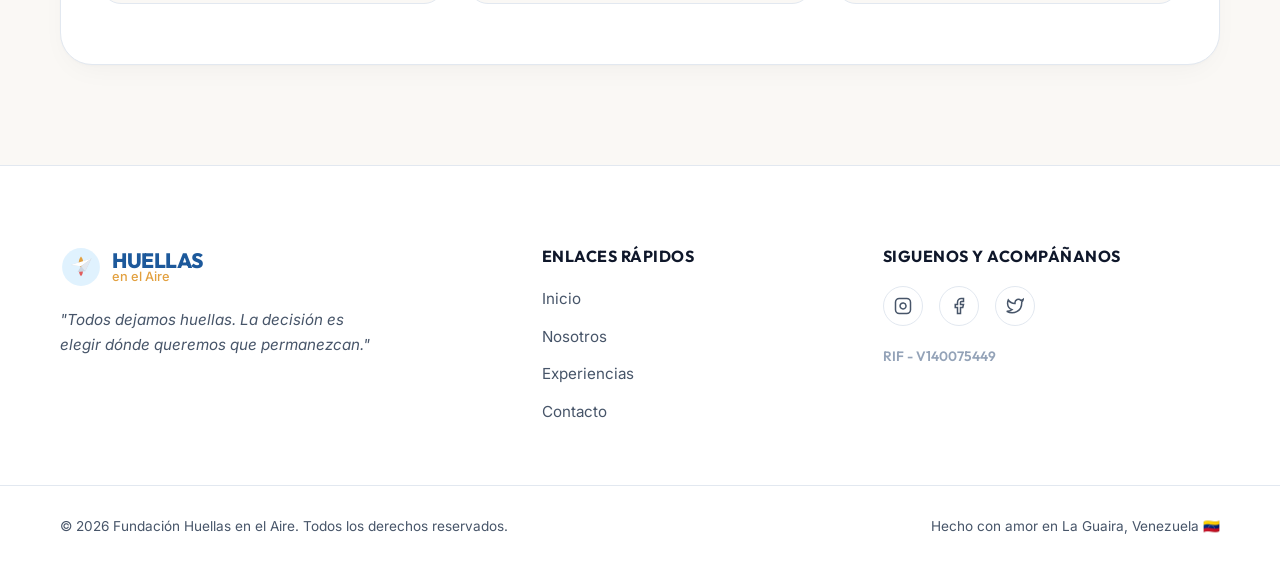
==== commit 0712959d: "Actualizado: boton del chatbot cambiado por un avioncito SVG y corregida la bienvenida para referir " ====
--- a/index.html
+++ b/index.html
@@ -313,7 +313,9 @@
   <div id="chatbot-widget" class="chatbot-widget collapsed">
     <!-- Botón burbuja (cuando está cerrado) -->
     <button id="chatbot-toggle" class="chatbot-toggle-btn" aria-label="Abrir chat de ayuda">
-      <span class="chat-icon-emoji">💬</span>
+      <svg class="chat-toggle-svg" viewBox="0 0 24 24" fill="none" stroke="currentColor" stroke-width="2">
+        <path d="M22 2L11 13M22 2l-7 20-4-9-9-4 20-7z" />
+      </svg>
       <span class="chat-badge">1</span>
     </button>
     
@@ -332,7 +334,7 @@
       
       <div class="chatbot-body" id="chatbot-messages">
         <div class="chat-msg bot-msg">
-          <p>¡Hola! 💛💙❤️ Bienvenido a la Fundación Huellas en el Aire. ¿Cómo te gustaría apoyar a nuestra comunidad en La Guaira hoy?</p>
+          <p>¡Hola! 💛💙❤️ Bienvenido a la Fundación Huellas en el Aire. ¿Cómo te gustaría apoyar a nuestra comunidad hoy?</p>
         </div>
       </div>
       
--- a/index.css
+++ b/index.css
@@ -1821,6 +1821,23 @@
   background-color: var(--color-primary-hover);
 }
 
+.chat-toggle-svg {
+  width: 28px;
+  height: 28px;
+  stroke: white;
+  stroke-width: 2.2;
+  stroke-linecap: round;
+  stroke-linejoin: round;
+  fill: none;
+  transition: transform var(--transition-fast);
+  margin-top: 2px;
+  margin-right: 2px;
+}
+
+.chatbot-toggle-btn:hover .chat-toggle-svg {
+  transform: rotate(-15deg) scale(1.08);
+}
+
 .chat-badge {
   position: absolute;
   top: -2px;
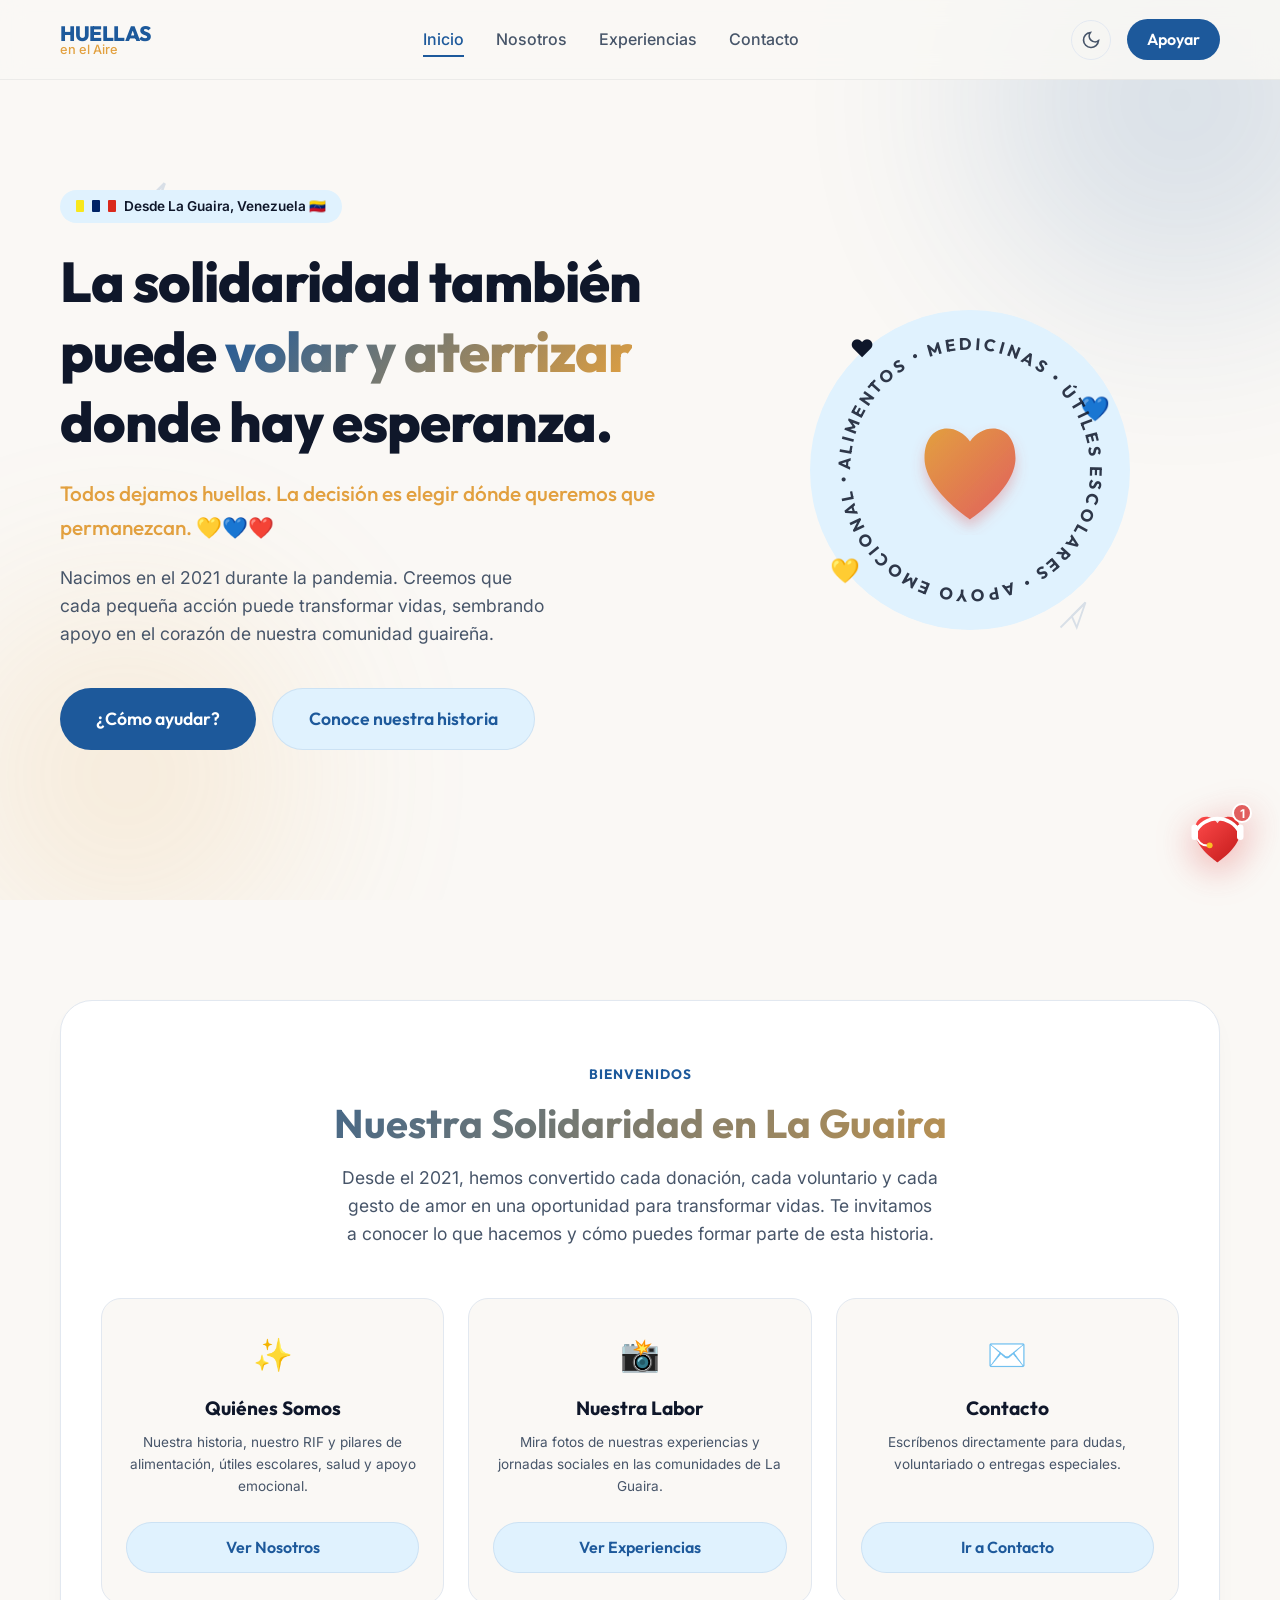
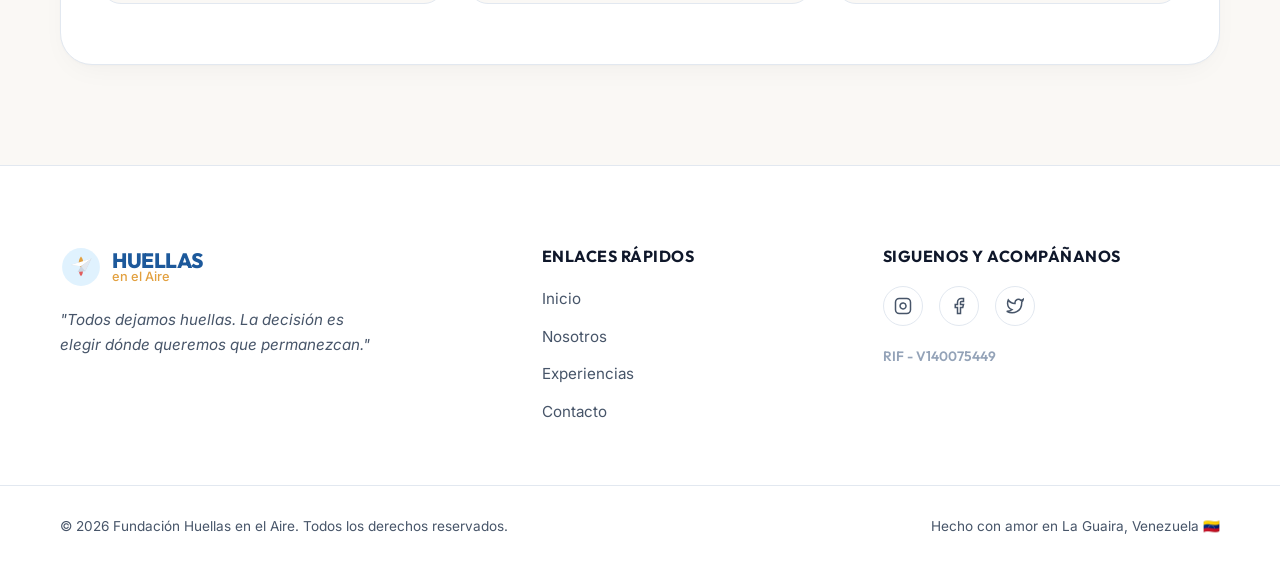
==== commit 23c1b28f: "Actualizado: boton flotante del chatbot cambiado por un corazon rojo palpitando con auriculares de s" ====
--- a/index.html
+++ b/index.html
@@ -313,8 +313,25 @@
   <div id="chatbot-widget" class="chatbot-widget collapsed">
     <!-- Botón burbuja (cuando está cerrado) -->
     <button id="chatbot-toggle" class="chatbot-toggle-btn" aria-label="Abrir chat de ayuda">
-      <svg class="chat-toggle-svg" viewBox="0 0 24 24" fill="none" stroke="currentColor" stroke-width="2">
-        <path d="M22 2L11 13M22 2l-7 20-4-9-9-4 20-7z" />
+      <svg class="chat-toggle-svg" viewBox="0 0 100 100" xmlns="http://www.w3.org/2000/svg">
+        <defs>
+          <linearGradient id="chatHeartGrad" x1="0%" y1="0%" x2="100%" y2="100%">
+            <stop offset="0%" stop-color="#FF4B4B" />
+            <stop offset="100%" stop-color="#C21A1A" />
+          </linearGradient>
+        </defs>
+        <!-- Corazón Rojo -->
+        <path d="M 50,28 C 40,13 15,13 15,41 C 15,65 50,88 50,88 C 50,88 85,65 85,41 C 85,13 60,13 50,28 Z" fill="url(#chatHeartGrad)" />
+        <!-- Diademas/Auriculares -->
+        <path d="M 16,42 A 38,38 0 0,1 84,42" stroke="#FFFFFF" stroke-width="5.5" fill="none" stroke-linecap="round" />
+        <!-- Almohadilla izquierda -->
+        <rect x="10" y="30" width="10" height="24" rx="5" fill="#FFFFFF" />
+        <!-- Almohadilla derecha -->
+        <rect x="80" y="30" width="10" height="24" rx="5" fill="#FFFFFF" />
+        <!-- Brazo del Micrófono -->
+        <path d="M 16,45 Q 22,65 38,62" stroke="#FFFFFF" stroke-width="3" fill="none" stroke-linecap="round" />
+        <!-- Punta del Micrófono -->
+        <circle cx="38" cy="62" r="4.5" fill="#FBBF24" />
       </svg>
       <span class="chat-badge">1</span>
     </button>
--- a/index.css
+++ b/index.css
@@ -1800,42 +1800,34 @@
 }
 
 .chatbot-toggle-btn {
-  width: 60px;
-  height: 60px;
-  border-radius: 50%;
-  background-color: var(--color-primary);
-  color: white;
+  width: 65px;
+  height: 65px;
+  background: transparent;
   border: none;
   cursor: pointer;
-  box-shadow: 0 10px 25px rgba(29, 89, 155, 0.35);
   display: flex;
   align-items: center;
   justify-content: center;
-  font-size: 1.8rem;
-  transition: transform var(--transition-fast), background-color var(--transition-fast);
+  transition: transform var(--transition-fast);
   position: relative;
+  animation: chatbot-heart-beat 2.2s ease-in-out infinite;
+  filter: drop-shadow(0 10px 18px rgba(225, 75, 75, 0.45));
+}
+
+@keyframes chatbot-heart-beat {
+  0%, 100% { transform: scale(1); }
+  50% { transform: scale(1.08); }
 }
 
 .chatbot-toggle-btn:hover {
-  transform: scale(1.08);
-  background-color: var(--color-primary-hover);
+  transform: scale(1.15);
+  animation-play-state: paused;
 }
 
 .chat-toggle-svg {
-  width: 28px;
-  height: 28px;
-  stroke: white;
-  stroke-width: 2.2;
-  stroke-linecap: round;
-  stroke-linejoin: round;
-  fill: none;
+  width: 100%;
+  height: 100%;
   transition: transform var(--transition-fast);
-  margin-top: 2px;
-  margin-right: 2px;
-}
-
-.chatbot-toggle-btn:hover .chat-toggle-svg {
-  transform: rotate(-15deg) scale(1.08);
 }
 
 .chat-badge {
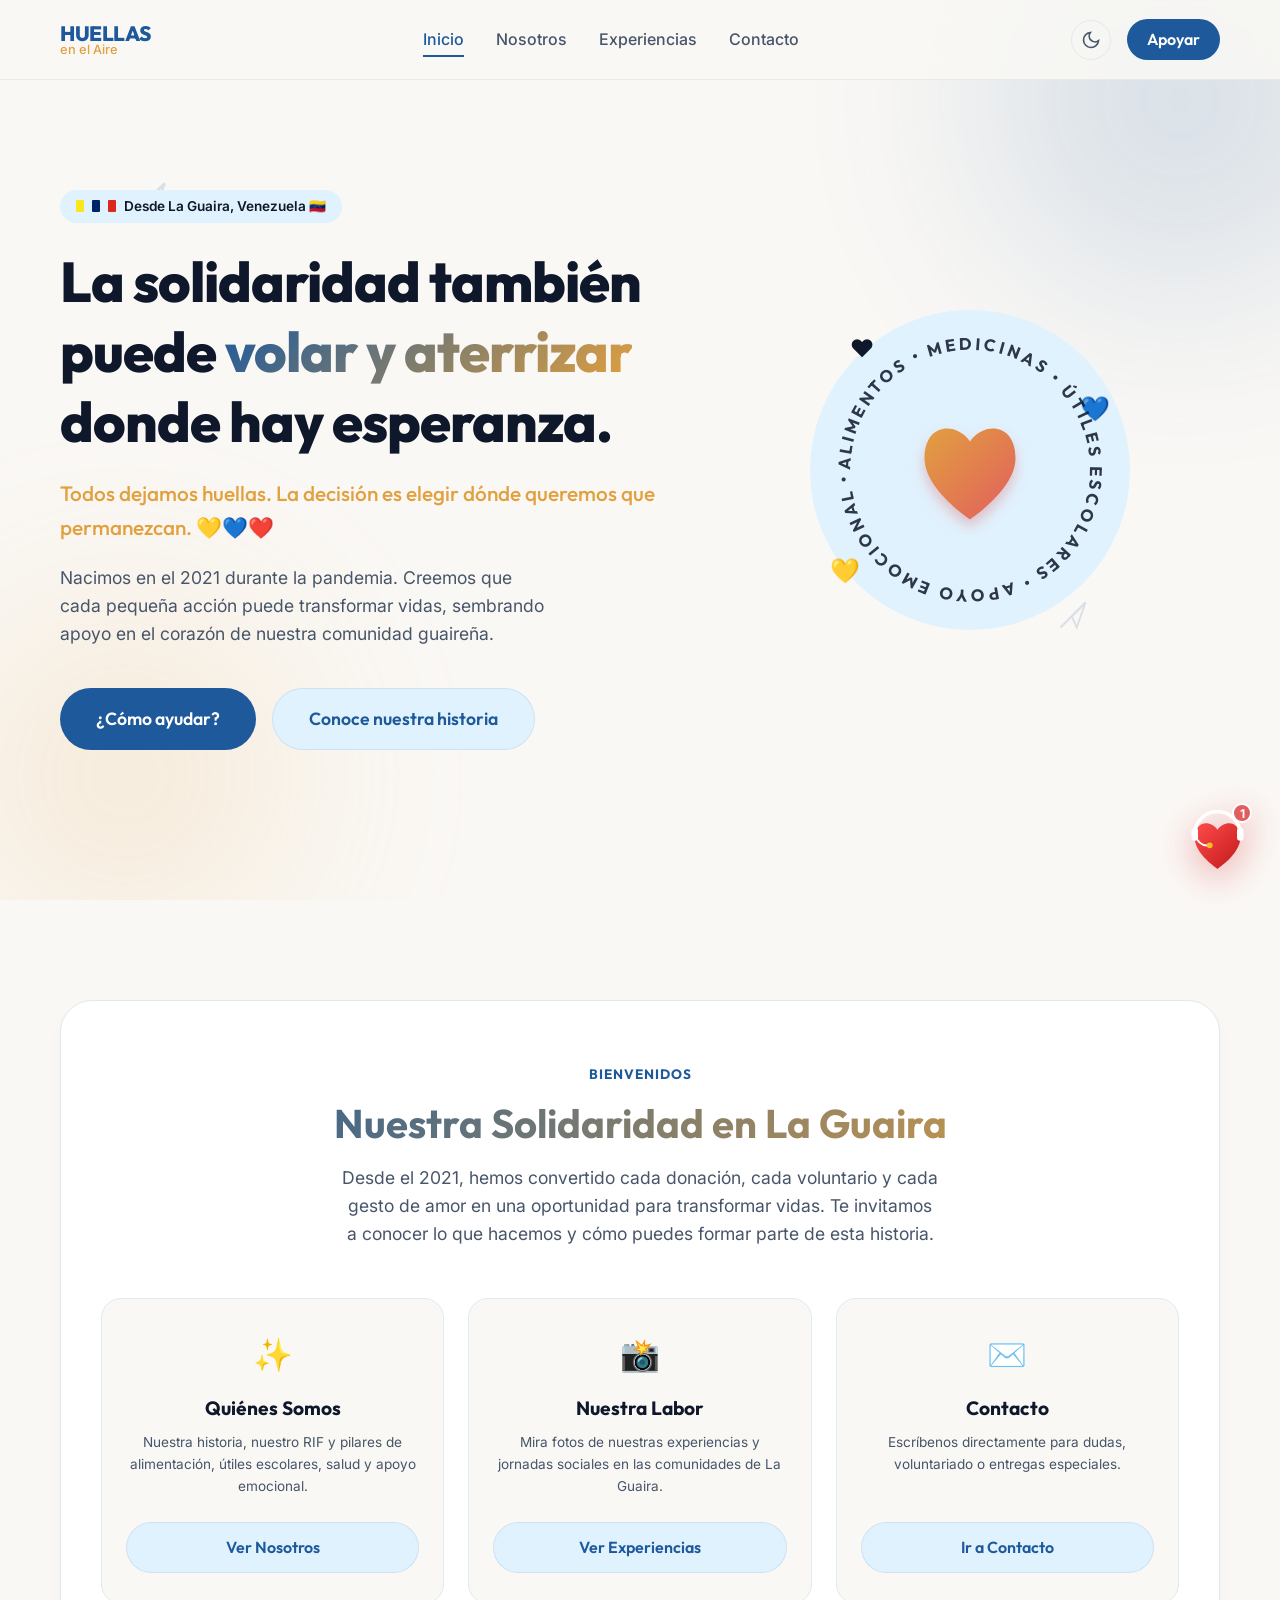
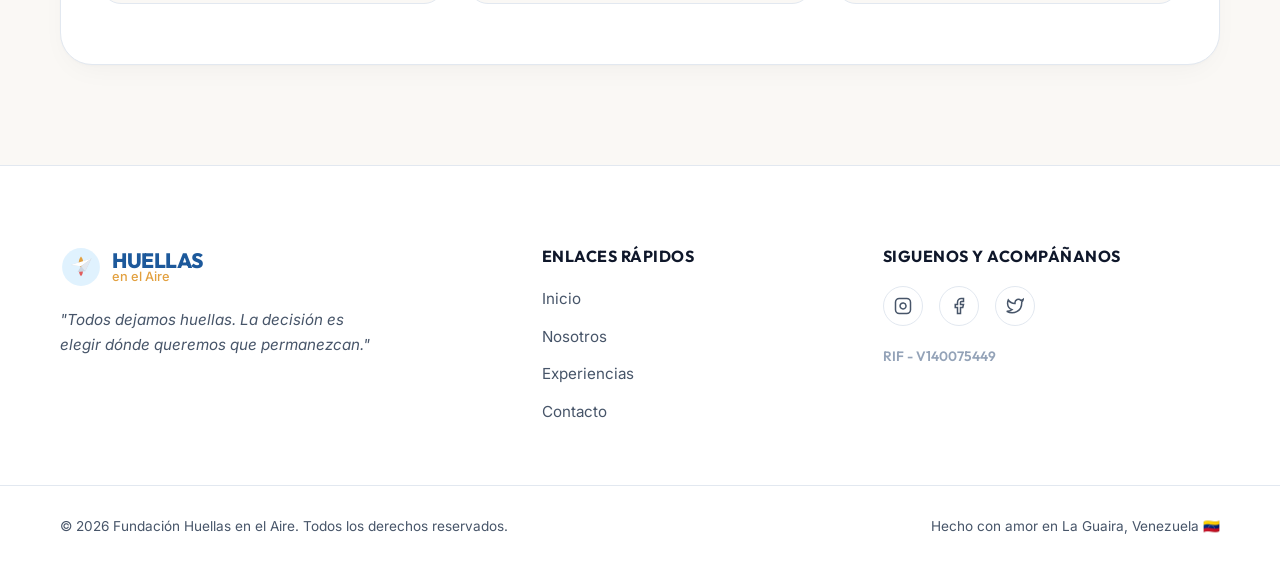
==== commit 88e8b95a: "Actualizado: desplazadas las diademas arriba para sentarlas sobre los lobulos y evitar tapar el cora" ====
--- a/index.html
+++ b/index.html
@@ -320,16 +320,16 @@
             <stop offset="100%" stop-color="#C21A1A" />
           </linearGradient>
         </defs>
-        <!-- Corazón Rojo -->
-        <path d="M 50,28 C 40,13 15,13 15,41 C 15,65 50,88 50,88 C 50,88 85,65 85,41 C 85,13 60,13 50,28 Z" fill="url(#chatHeartGrad)" />
-        <!-- Diademas/Auriculares -->
-        <path d="M 16,42 A 38,38 0 0,1 84,42" stroke="#FFFFFF" stroke-width="5.5" fill="none" stroke-linecap="round" />
+        <!-- Corazón Rojo (Desplazado hacia abajo para dar espacio a las diademas) -->
+        <path d="M 50,38 C 40,23 15,23 15,51 C 15,75 50,98 50,98 C 50,98 85,75 85,51 C 85,23 60,23 50,38 Z" fill="url(#chatHeartGrad)" />
+        <!-- Diademas/Auriculares encima del corazón -->
+        <path d="M 15,45 A 35,35 0 0,1 85,45" stroke="#FFFFFF" stroke-width="5.5" fill="none" stroke-linecap="round" />
         <!-- Almohadilla izquierda -->
-        <rect x="10" y="30" width="10" height="24" rx="5" fill="#FFFFFF" />
+        <rect x="10" y="35" width="10" height="20" rx="5" fill="#FFFFFF" />
         <!-- Almohadilla derecha -->
-        <rect x="80" y="30" width="10" height="24" rx="5" fill="#FFFFFF" />
+        <rect x="80" y="35" width="10" height="20" rx="5" fill="#FFFFFF" />
         <!-- Brazo del Micrófono -->
-        <path d="M 16,45 Q 22,65 38,62" stroke="#FFFFFF" stroke-width="3" fill="none" stroke-linecap="round" />
+        <path d="M 15,45 Q 22,65 38,62" stroke="#FFFFFF" stroke-width="3" fill="none" stroke-linecap="round" />
         <!-- Punta del Micrófono -->
         <circle cx="38" cy="62" r="4.5" fill="#FBBF24" />
       </svg>
